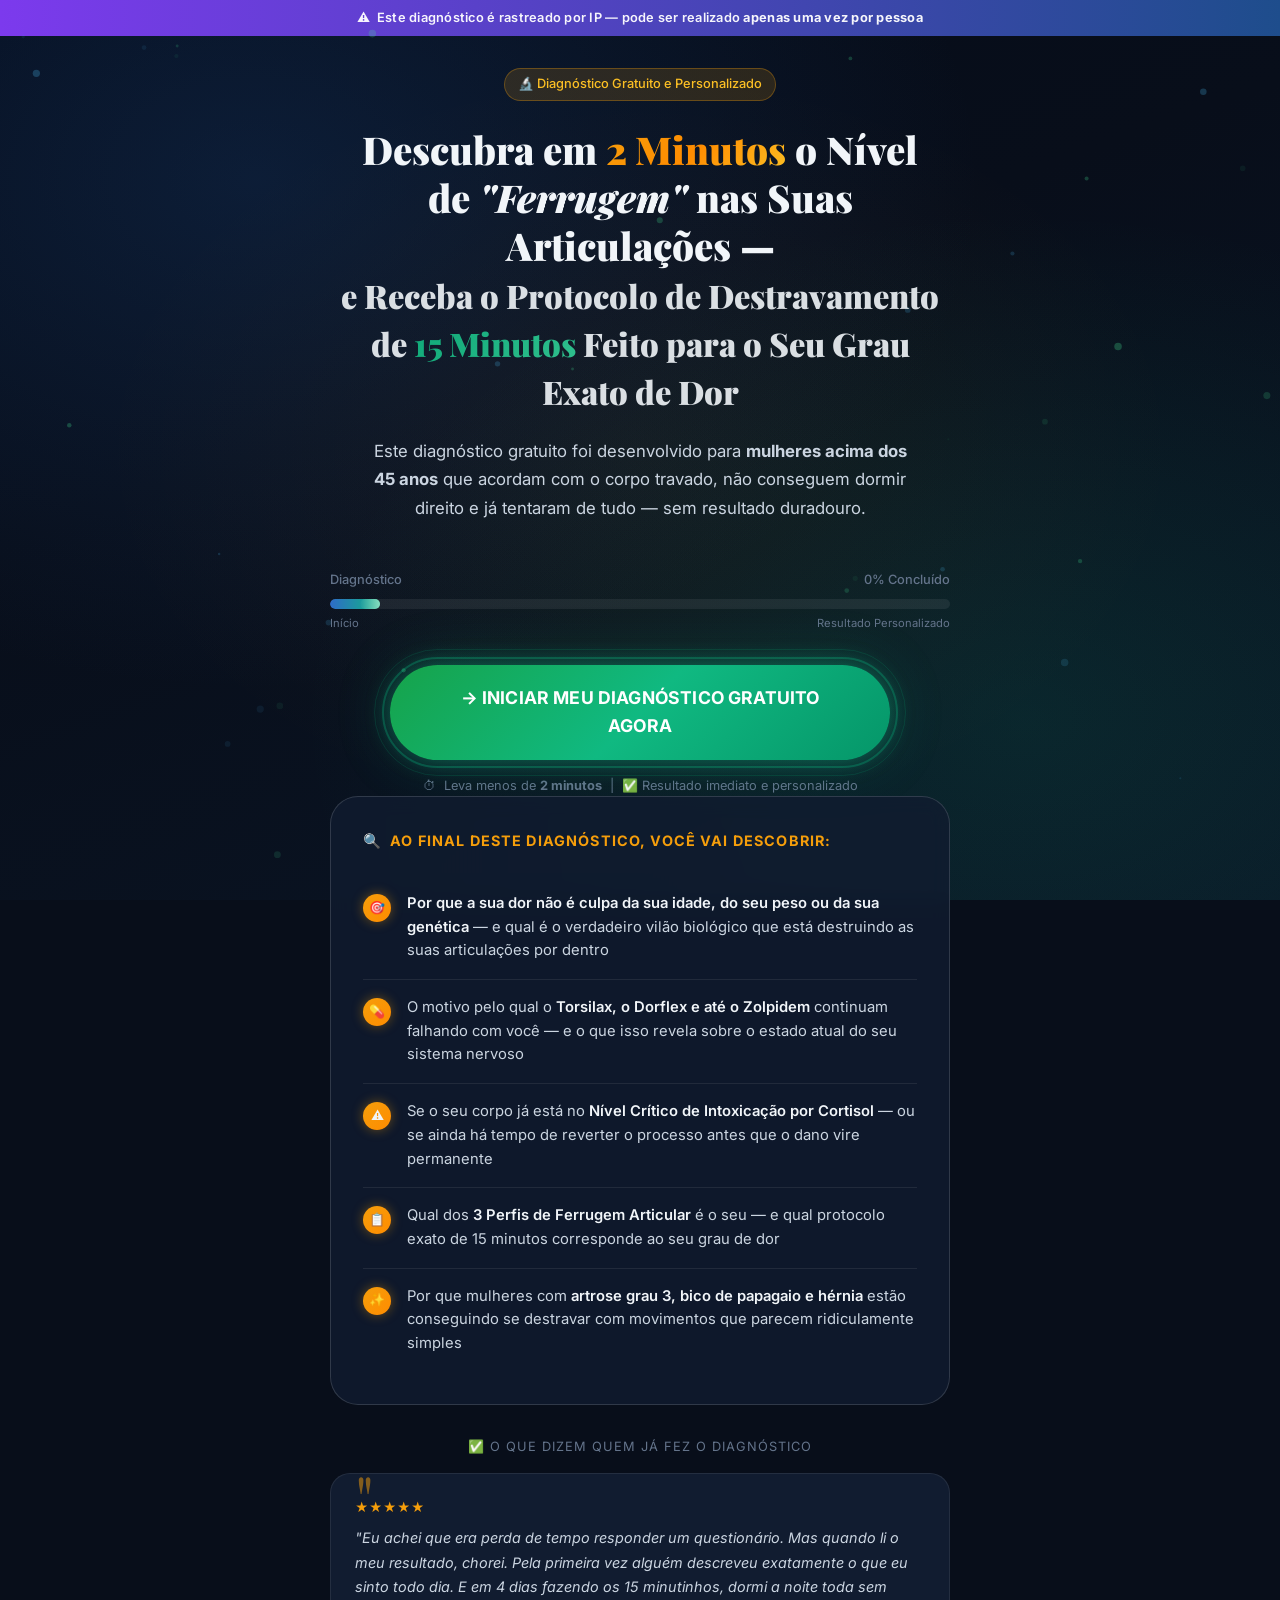
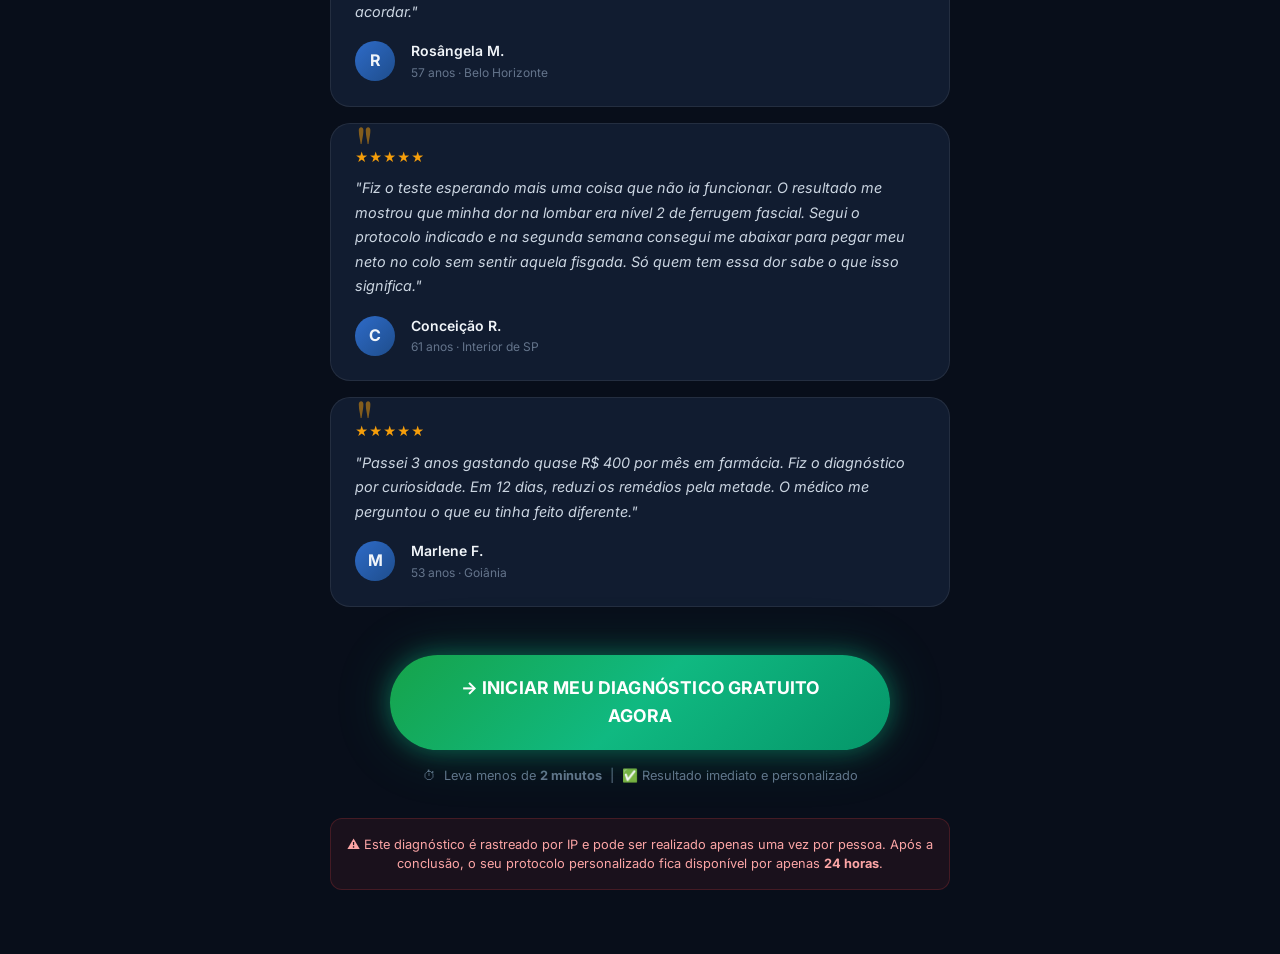
==== index.html @ 5f0b8bc0 "feat: implement landing page and quiz flow for joint health diagnostic tool" ====
<!DOCTYPE html>
<html lang="pt-BR">
<head>
  <meta charset="UTF-8">
  <meta name="viewport" content="width=device-width, initial-scale=1.0, viewport-fit=cover">
  <title>Diagnóstico Gratuito de Ferrugem Articular — Protocolo Movimento da Esponja</title>
  <meta name="description" content="Descubra em 2 minutos o nível de ferrugem nas suas articulações e receba o protocolo de destravamento personalizado para o seu grau exato de dor.">
  <link rel="stylesheet" href="css/base.css">
  <link rel="stylesheet" href="css/animations.css">
  <link rel="stylesheet" href="css/landing.css">
</head>
<body>
<!-- Particles Canvas -->
<canvas id="particles-canvas"></canvas>

<!-- Hero Background -->
<div class="hero-bg"></div>

<!-- URGENCY BAR -->
<div class="urgency-bar">
  ⚠️ &nbsp;Este diagnóstico é rastreado por IP — pode ser realizado <strong>apenas uma vez por pessoa</strong>
</div>

<!-- HERO SECTION -->
<section class="hero-section">
  <div class="hook-content">
    <div class="container" style="display:flex;flex-direction:column;align-items:center;gap:0;">

      <!-- Badge -->
      <div class="badge badge-amber animate-fade-in-down" style="margin-bottom:1.5rem;">
        🔬 Diagnóstico Gratuito e Personalizado
      </div>

      <!-- Main Headline -->
      <h1 class="hook-headline animate-fade-in-up delay-100">
        Descubra em <span class="gradient-text">2 Minutos</span> o Nível de <em>"Ferrugem"</em> nas Suas Articulações —<br>
        <span style="font-size:0.85em;opacity:0.9;">e Receba o Protocolo de Destravamento de <span class="gradient-text-green">15 Minutos</span> Feito para o Seu Grau Exato de Dor</span>
      </h1>

      <!-- Sub headline -->
      <p class="hook-subheadline animate-fade-in-up delay-200">
        Este diagnóstico gratuito foi desenvolvido para <strong>mulheres acima dos 45 anos</strong> que acordam com o corpo travado, não conseguem dormir direito e já tentaram de tudo — sem resultado duradouro.
      </p>

      <!-- Progress Bar -->
      <div class="progress-section animate-fade-in-up delay-300">
        <div class="progress-label">
          <span>Diagnóstico</span>
          <span>0% Concluído</span>
        </div>
        <div class="progress-bar-wrap">
          <div class="progress-bar-fill" style="width:0%" id="entry-progress"></div>
        </div>
        <div style="display:flex;justify-content:space-between;margin-top:0.4rem;font-size:0.7rem;color:var(--text-muted);">
          <span>Início</span>
          <span>Resultado Personalizado</span>
        </div>
      </div>

      <!-- CTA Button -->
      <div class="cta-section animate-fade-in-up delay-400">
        <div style="position:relative;width:100%;max-width:500px;">
          <!-- Rings -->
          <div style="position:absolute;inset:-8px;border-radius:9999px;border:2px solid rgba(16,185,129,0.3);animation:pulse-ring 2s ease-out infinite;pointer-events:none;"></div>
          <div style="position:absolute;inset:-16px;border-radius:9999px;border:1px solid rgba(16,185,129,0.15);animation:pulse-ring 2s ease-out infinite 0.5s;pointer-events:none;"></div>
          <a href="quiz.html" class="btn btn-cta" id="start-btn">
            → INICIAR MEU DIAGNÓSTICO GRATUITO AGORA
          </a>
        </div>
        <div class="cta-meta">
          <span>⏱</span>
          <span>Leva menos de <strong>2 minutos</strong></span>
          <span>|</span>
          <span>✅ Resultado imediato e personalizado</span>
        </div>
      </div>

      <!-- Fascinations -->
      <div class="fascinations-card animate-fade-in-up delay-500">
        <div class="fascinations-title">
          <span>🔍</span>
          Ao final deste diagnóstico, você vai descobrir:
        </div>
        <div class="fascination-item">
          <div class="fascination-bullet">🎯</div>
          <div class="fascination-text">
            <strong>Por que a sua dor não é culpa da sua idade, do seu peso ou da sua genética</strong> — e qual é o verdadeiro vilão biológico que está destruindo as suas articulações por dentro
          </div>
        </div>
        <div class="fascination-item">
          <div class="fascination-bullet">💊</div>
          <div class="fascination-text">
            O motivo pelo qual o <strong>Torsilax, o Dorflex e até o Zolpidem</strong> continuam falhando com você — e o que isso revela sobre o estado atual do seu sistema nervoso
          </div>
        </div>
        <div class="fascination-item">
          <div class="fascination-bullet">⚠️</div>
          <div class="fascination-text">
            Se o seu corpo já está no <strong>Nível Crítico de Intoxicação por Cortisol</strong> — ou se ainda há tempo de reverter o processo antes que o dano vire permanente
          </div>
        </div>
        <div class="fascination-item">
          <div class="fascination-bullet">📋</div>
          <div class="fascination-text">
            Qual dos <strong>3 Perfis de Ferrugem Articular</strong> é o seu — e qual protocolo exato de 15 minutos corresponde ao seu grau de dor
          </div>
        </div>
        <div class="fascination-item">
          <div class="fascination-bullet">✨</div>
          <div class="fascination-text">
            Por que mulheres com <strong>artrose grau 3, bico de papagaio e hérnia</strong> estão conseguindo se destravar com movimentos que parecem ridiculamente simples
          </div>
        </div>
      </div>

      <!-- Testimonials -->
      <div class="testimonials-section animate-fade-in-up delay-600">
        <div class="testimonials-title">✅ O que dizem quem já fez o diagnóstico</div>

        <div class="testimonial-card">
          <div class="stars">★★★★★</div>
          <p class="testimonial-text">
            "Eu achei que era perda de tempo responder um questionário. Mas quando li o meu resultado, chorei. Pela primeira vez alguém descreveu exatamente o que eu sinto todo dia. E em 4 dias fazendo os 15 minutinhos, dormi a noite toda sem acordar."
          </p>
          <div class="testimonial-author">
            <div class="testimonial-avatar">R</div>
            <div>
              <div class="testimonial-name">Rosângela M.</div>
              <div class="testimonial-location">57 anos · Belo Horizonte</div>
            </div>
          </div>
        </div>

        <div class="testimonial-card">
          <div class="stars">★★★★★</div>
          <p class="testimonial-text">
            "Fiz o teste esperando mais uma coisa que não ia funcionar. O resultado me mostrou que minha dor na lombar era nível 2 de ferrugem fascial. Segui o protocolo indicado e na segunda semana consegui me abaixar para pegar meu neto no colo sem sentir aquela fisgada. Só quem tem essa dor sabe o que isso significa."
          </p>
          <div class="testimonial-author">
            <div class="testimonial-avatar">C</div>
            <div>
              <div class="testimonial-name">Conceição R.</div>
              <div class="testimonial-location">61 anos · Interior de SP</div>
            </div>
          </div>
        </div>

        <div class="testimonial-card">
          <div class="stars">★★★★★</div>
          <p class="testimonial-text">
            "Passei 3 anos gastando quase R$ 400 por mês em farmácia. Fiz o diagnóstico por curiosidade. Em 12 dias, reduzi os remédios pela metade. O médico me perguntou o que eu tinha feito diferente."
          </p>
          <div class="testimonial-author">
            <div class="testimonial-avatar">M</div>
            <div>
              <div class="testimonial-name">Marlene F.</div>
              <div class="testimonial-location">53 anos · Goiânia</div>
            </div>
          </div>
        </div>
      </div>

      <!-- Second CTA -->
      <div class="cta-section animate-fade-in-up delay-700">
        <a href="quiz.html" class="btn btn-cta">
          → INICIAR MEU DIAGNÓSTICO GRATUITO AGORA
        </a>
        <div class="cta-meta">
          <span>⏱</span>
          <span>Leva menos de <strong>2 minutos</strong></span>
          <span>|</span>
          <span>✅ Resultado imediato e personalizado</span>
        </div>
      </div>

      <!-- Disclaimer -->
      <div class="hook-disclaimer animate-fade-in-up delay-800" style="margin-top:2rem;">
        ⚠️ Este diagnóstico é rastreado por IP e pode ser realizado apenas uma vez por pessoa.
        Após a conclusão, o seu protocolo personalizado fica disponível por apenas <strong>24 horas</strong>.
      </div>

    </div>
  </div>
</section>

<script>
// Particles
const canvas = document.getElementById('particles-canvas');
const ctx = canvas.getContext('2d');
let particles = [];

function resize() {
  canvas.width = window.innerWidth;
  canvas.height = window.innerHeight;
}
resize();
window.addEventListener('resize', resize);

function createParticle() {
  return {
    x: Math.random() * canvas.width,
    y: canvas.height + 10,
    size: Math.random() * 3 + 1,
    speed: Math.random() * 0.6 + 0.2,
    opacity: Math.random() * 0.5 + 0.1,
    hue: Math.random() > 0.5 ? 200 : 150
  };
}

for(let i = 0; i < 40; i++) {
  const p = createParticle();
  p.y = Math.random() * canvas.height;
  particles.push(p);
}

function animateParticles() {
  ctx.clearRect(0, 0, canvas.width, canvas.height);
  particles.forEach((p, i) => {
    p.y -= p.speed;
    p.x += Math.sin(Date.now() * 0.001 + i) * 0.3;
    if(p.y < -10) { particles[i] = createParticle(); }
    ctx.beginPath();
    ctx.arc(p.x, p.y, p.size, 0, Math.PI * 2);
    ctx.fillStyle = `hsla(${p.hue}, 80%, 60%, ${p.opacity})`;
    ctx.fill();
  });
  requestAnimationFrame(animateParticles);
}
animateParticles();

// Animate progress bar on load
setTimeout(() => {
  document.getElementById('entry-progress').style.width = '8%';
}, 800);

// Ripple effect on buttons
document.querySelectorAll('.btn').forEach(btn => {
  btn.addEventListener('click', function(e) {
    const rect = this.getBoundingClientRect();
    const circle = document.createElement('span');
    circle.className = 'ripple-circle';
    const size = Math.max(rect.width, rect.height);
    circle.style.cssText = `width:${size}px;height:${size}px;left:${e.clientX - rect.left - size/2}px;top:${e.clientY - rect.top - size/2}px;`;
    this.appendChild(circle);
    setTimeout(() => circle.remove(), 600);
  });
});

// Scroll reveal
const revealObserver = new IntersectionObserver((entries) => {
  entries.forEach(e => { if(e.isIntersecting) e.target.classList.add('revealed'); });
}, { threshold: 0.1 });
document.querySelectorAll('.js-reveal').forEach(el => revealObserver.observe(el));
</script>
</body>
</html>
---- css/base.css ----
/* ============================================================
   BASE.CSS — Design Tokens, Reset, Typography
   Quiz Taichi — Protocolo Movimento da Esponja
   ============================================================ */

@import url('https://fonts.googleapis.com/css2?family=Inter:wght@300;400;500;600;700;800;900&family=Playfair+Display:ital,wght@0,700;0,800;0,900;1,700;1,800&display=swap');

/* ─── DESIGN TOKENS ─────────────────────────────────────────── */
:root {
  /* Colors */
  --color-bg:         #080e1a;
  --color-bg-2:       #0d1526;
  --color-card:       #111c30;
  --color-card-hover: #162340;
  --color-border:     rgba(255,255,255,0.08);
  --color-border-2:   rgba(255,255,255,0.14);

  --color-primary:    #1e4d8c;
  --color-primary-light: #2e6bc8;
  --color-amber:      #f59e0b;
  --color-amber-light:#fbbf24;
  --color-green:      #10b981;
  --color-green-light:#34d399;
  --color-red:        #ef4444;
  --color-purple:     #7c3aed;
  --color-rose:       #f43f5e;

  /* Text */
  --text-primary:     #f1f5f9;
  --text-secondary:   #cbd5e1;
  --text-muted:       #64748b;
  --text-accent:      #f59e0b;

  /* Typography */
  --font-body:        'Inter', system-ui, sans-serif;
  --font-display:     'Playfair Display', Georgia, serif;

  /* Spacing */
  --space-xs:  0.25rem;
  --space-sm:  0.5rem;
  --space-md:  1rem;
  --space-lg:  1.5rem;
  --space-xl:  2rem;
  --space-2xl: 3rem;
  --space-3xl: 4rem;

  /* Radius */
  --radius-sm:  6px;
  --radius-md:  12px;
  --radius-lg:  20px;
  --radius-xl:  28px;
  --radius-full: 9999px;

  /* Shadows & Glows */
  --shadow-card:  0 4px 24px rgba(0,0,0,0.4);
  --shadow-lift:  0 12px 40px rgba(0,0,0,0.5);
  --glow-green:   0 0 24px rgba(16,185,129,0.45), 0 0 60px rgba(16,185,129,0.2);
  --glow-amber:   0 0 24px rgba(245,158,11,0.45), 0 0 60px rgba(245,158,11,0.2);
  --glow-blue:    0 0 24px rgba(46,107,200,0.45), 0 0 60px rgba(46,107,200,0.2);

  /* Transitions */
  --ease-smooth:  cubic-bezier(0.4, 0, 0.2, 1);
  --ease-bounce:  cubic-bezier(0.34, 1.56, 0.64, 1);
  --ease-spring:  cubic-bezier(0.175, 0.885, 0.32, 1.275);
  --dur-fast:     150ms;
  --dur-normal:   300ms;
  --dur-slow:     500ms;
}

/* ─── RESET ─────────────────────────────────────────────────── */
*, *::before, *::after {
  box-sizing: border-box;
  margin: 0;
  padding: 0;
}

html {
  font-size: 16px;
  scroll-behavior: smooth;
  -webkit-text-size-adjust: 100%;
}

body {
  font-family: var(--font-body);
  background-color: var(--color-bg);
  color: var(--text-primary);
  line-height: 1.6;
  min-height: 100dvh;
  overflow-x: hidden;
  -webkit-font-smoothing: antialiased;
  -moz-osx-font-smoothing: grayscale;
}

img { max-width: 100%; height: auto; display: block; }
a   { color: inherit; text-decoration: none; }
ul, ol { list-style: none; }
button { cursor: pointer; border: none; background: none; font: inherit; }
input, textarea, select { font: inherit; }

/* ─── TYPOGRAPHY ─────────────────────────────────────────────── */
.font-display { font-family: var(--font-display); }

.text-xs   { font-size: 0.75rem; }
.text-sm   { font-size: 0.875rem; }
.text-base { font-size: 1rem; }
.text-lg   { font-size: 1.125rem; }
.text-xl   { font-size: 1.25rem; }
.text-2xl  { font-size: 1.5rem; }
.text-3xl  { font-size: 1.875rem; }
.text-4xl  { font-size: 2.25rem; }

.font-light    { font-weight: 300; }
.font-normal   { font-weight: 400; }
.font-medium   { font-weight: 500; }
.font-semibold { font-weight: 600; }
.font-bold     { font-weight: 700; }
.font-extrabold{ font-weight: 800; }
.font-black    { font-weight: 900; }

/* Gradient text utility */
.gradient-text {
  background: linear-gradient(135deg, var(--color-amber) 0%, #ff8c00 50%, var(--color-amber-light) 100%);
  -webkit-background-clip: text;
  -webkit-text-fill-color: transparent;
  background-clip: text;
}
.gradient-text-green {
  background: linear-gradient(135deg, var(--color-green) 0%, var(--color-green-light) 100%);
  -webkit-background-clip: text;
  -webkit-text-fill-color: transparent;
  background-clip: text;
}
.gradient-text-blue {
  background: linear-gradient(135deg, var(--color-primary-light) 0%, #60a5fa 100%);
  -webkit-background-clip: text;
  -webkit-text-fill-color: transparent;
  background-clip: text;
}

/* ─── LAYOUT ─────────────────────────────────────────────────── */
.container {
  width: 100%;
  max-width: 680px;
  margin-inline: auto;
  padding-inline: 1.25rem;
}
.container-wide {
  width: 100%;
  max-width: 900px;
  margin-inline: auto;
  padding-inline: 1.25rem;
}

/* ─── CARD ───────────────────────────────────────────────────── */
.card {
  background: var(--color-card);
  border: 1px solid var(--color-border);
  border-radius: var(--radius-lg);
  padding: var(--space-xl);
}

/* ─── PROGRESS BAR ───────────────────────────────────────────── */
.progress-bar-wrap {
  width: 100%;
  background: rgba(255,255,255,0.07);
  border-radius: var(--radius-full);
  height: 10px;
  overflow: hidden;
}
.progress-bar-fill {
  height: 100%;
  border-radius: var(--radius-full);
  background: linear-gradient(90deg, var(--color-primary-light), var(--color-green));
  transition: width 0.6s var(--ease-smooth);
  position: relative;
}
.progress-bar-fill::after {
  content: '';
  position: absolute;
  top: 0; right: 0;
  width: 20px; height: 100%;
  background: linear-gradient(90deg, transparent, rgba(255,255,255,0.5));
  border-radius: var(--radius-full);
  animation: shimmer-slide 1.5s infinite;
}

/* ─── BUTTONS ────────────────────────────────────────────────── */
.btn {
  display: inline-flex;
  align-items: center;
  justify-content: center;
  gap: 0.5rem;
  font-weight: 700;
  font-size: 1rem;
  padding: 1rem 2rem;
  border-radius: var(--radius-full);
  transition: all var(--dur-normal) var(--ease-smooth);
  position: relative;
  overflow: hidden;
  letter-spacing: 0.01em;
  text-transform: uppercase;
}
.btn::before {
  content: '';
  position: absolute;
  inset: 0;
  background: rgba(255,255,255,0);
  transition: background var(--dur-fast);
}
.btn:hover::before {
  background: rgba(255,255,255,0.08);
}
.btn:active { transform: scale(0.97); }

.btn-primary {
  background: linear-gradient(135deg, var(--color-green) 0%, #059669 100%);
  color: white;
  box-shadow: var(--glow-green);
}
.btn-primary:hover {
  transform: translateY(-2px);
  box-shadow: 0 0 40px rgba(16,185,129,0.6), 0 8px 24px rgba(0,0,0,0.3);
}

.btn-cta {
  background: linear-gradient(135deg, #16a34a 0%, var(--color-green) 50%, #059669 100%);
  color: white;
  font-size: 1.1rem;
  padding: 1.2rem 2.5rem;
  box-shadow: var(--glow-green);
  animation: pulse-cta 2.5s infinite;
  width: 100%;
  max-width: 500px;
  text-align: center;
}

.btn-amber {
  background: linear-gradient(135deg, #d97706 0%, var(--color-amber) 50%, #fbbf24 100%);
  color: #1a1a1a;
  box-shadow: var(--glow-amber);
}
.btn-amber:hover {
  transform: translateY(-2px);
  box-shadow: 0 0 40px rgba(245,158,11,0.6), 0 8px 24px rgba(0,0,0,0.3);
}

/* ─── BADGE ──────────────────────────────────────────────────── */
.badge {
  display: inline-flex;
  align-items: center;
  gap: 0.3rem;
  background: rgba(255,255,255,0.07);
  border: 1px solid var(--color-border-2);
  border-radius: var(--radius-full);
  padding: 0.3rem 0.8rem;
  font-size: 0.8rem;
  font-weight: 500;
}
.badge-green {
  background: rgba(16,185,129,0.15);
  border-color: rgba(16,185,129,0.3);
  color: var(--color-green-light);
}
.badge-amber {
  background: rgba(245,158,11,0.15);
  border-color: rgba(245,158,11,0.3);
  color: var(--color-amber-light);
}
.badge-red {
  background: rgba(239,68,68,0.15);
  border-color: rgba(239,68,68,0.3);
  color: #fca5a5;
}

/* ─── DIVIDER ────────────────────────────────────────────────── */
.divider {
  height: 1px;
  background: linear-gradient(90deg, transparent, var(--color-border-2), transparent);
  margin: var(--space-xl) 0;
}

/* ─── SCROLLBAR ──────────────────────────────────────────────── */
::-webkit-scrollbar { width: 6px; }
::-webkit-scrollbar-track { background: var(--color-bg); }
::-webkit-scrollbar-thumb {
  background: rgba(255,255,255,0.15);
  border-radius: var(--radius-full);
}
::-webkit-scrollbar-thumb:hover { background: rgba(255,255,255,0.25); }

/* ─── SELECTION ──────────────────────────────────────────────── */
::selection {
  background: rgba(245,158,11,0.3);
  color: white;
}

/* ─── RESPONSIVE TYPOGRAPHY ──────────────────────────────────── */
@media (max-width: 480px) {
  :root { font-size: 15px; }
  .card { padding: var(--space-lg); }
}
---- css/animations.css ----
/* ============================================================
   ANIMATIONS.CSS — Keyframes & Micro-Interactions
   Quiz Taichi — Protocolo Movimento da Esponja
   ============================================================ */

/* ─── KEYFRAMES ─────────────────────────────────────────────── */

@keyframes fadeIn {
  from { opacity: 0; }
  to   { opacity: 1; }
}

@keyframes fadeInUp {
  from { opacity: 0; transform: translateY(30px); }
  to   { opacity: 1; transform: translateY(0); }
}

@keyframes fadeInDown {
  from { opacity: 0; transform: translateY(-20px); }
  to   { opacity: 1; transform: translateY(0); }
}

@keyframes slideInRight {
  from { opacity: 0; transform: translateX(60px); }
  to   { opacity: 1; transform: translateX(0); }
}

@keyframes slideInLeft {
  from { opacity: 0; transform: translateX(-60px); }
  to   { opacity: 1; transform: translateX(0); }
}

@keyframes slideOutLeft {
  from { opacity: 1; transform: translateX(0); }
  to   { opacity: 0; transform: translateX(-60px); }
}

@keyframes slideOutRight {
  from { opacity: 1; transform: translateX(0); }
  to   { opacity: 0; transform: translateX(60px); }
}

@keyframes scaleIn {
  from { opacity: 0; transform: scale(0.85); }
  to   { opacity: 1; transform: scale(1); }
}

@keyframes scaleInBounce {
  from { opacity: 0; transform: scale(0.6); }
  60%  { transform: scale(1.08); }
  to   { opacity: 1; transform: scale(1); }
}

@keyframes pulse-cta {
  0%, 100% {
    box-shadow: 0 0 24px rgba(16,185,129,0.45), 0 0 60px rgba(16,185,129,0.2);
    transform: scale(1);
  }
  50% {
    box-shadow: 0 0 40px rgba(16,185,129,0.7), 0 0 80px rgba(16,185,129,0.35);
    transform: scale(1.015);
  }
}

@keyframes pulse-amber {
  0%, 100% { box-shadow: 0 0 20px rgba(245,158,11,0.4); }
  50%       { box-shadow: 0 0 40px rgba(245,158,11,0.7); }
}

@keyframes pulse-ring {
  0%   { transform: scale(1); opacity: 1; }
  100% { transform: scale(2.2); opacity: 0; }
}

@keyframes float {
  0%, 100% { transform: translateY(0); }
  50%       { transform: translateY(-12px); }
}

@keyframes float-slow {
  0%, 100% { transform: translateY(0) rotate(0deg); }
  33%       { transform: translateY(-8px) rotate(1deg); }
  66%       { transform: translateY(4px) rotate(-1deg); }
}

@keyframes spin {
  from { transform: rotate(0deg); }
  to   { transform: rotate(360deg); }
}

@keyframes spin-slow {
  from { transform: rotate(0deg); }
  to   { transform: rotate(360deg); }
}

@keyframes shimmer {
  from { background-position: -300px 0; }
  to   { background-position: 300px 0; }
}

@keyframes shimmer-slide {
  0%   { opacity: 0; transform: translateX(-100%); }
  50%  { opacity: 1; }
  100% { opacity: 0; transform: translateX(100%); }
}

@keyframes blink {
  0%, 100% { opacity: 1; }
  50%       { opacity: 0.3; }
}

@keyframes ripple {
  0%   { transform: scale(0); opacity: 0.6; }
  100% { transform: scale(4); opacity: 0; }
}

@keyframes scan-line {
  0%   { top: 0%; }
  100% { top: 100%; }
}

@keyframes particle-float {
  0%   { transform: translateY(0) translateX(0) scale(1); opacity: 0.6; }
  50%  { opacity: 0.3; }
  100% { transform: translateY(-120px) translateX(40px) scale(0); opacity: 0; }
}

@keyframes progress-fill {
  from { width: 0%; }
}

@keyframes check-draw {
  from { stroke-dashoffset: 100; }
  to   { stroke-dashoffset: 0; }
}

@keyframes count-up {
  from { transform: translateY(100%); opacity: 0; }
  to   { transform: translateY(0); opacity: 1; }
}

@keyframes glow-pulse {
  0%, 100% { filter: brightness(1) drop-shadow(0 0 8px rgba(16,185,129,0.5)); }
  50%       { filter: brightness(1.15) drop-shadow(0 0 20px rgba(16,185,129,0.9)); }
}

@keyframes typewriter {
  from { width: 0; }
  to   { width: 100%; }
}

@keyframes heartbeat {
  0%, 100% { transform: scale(1); }
  14%       { transform: scale(1.1); }
  28%       { transform: scale(1); }
  42%       { transform: scale(1.08); }
  56%       { transform: scale(1); }
}

@keyframes orbit {
  from { transform: rotate(0deg) translateX(50px) rotate(0deg); }
  to   { transform: rotate(360deg) translateX(50px) rotate(-360deg); }
}

@keyframes wave {
  0%, 100% { transform: scaleY(0.5); }
  50%       { transform: scaleY(1.5); }
}

@keyframes reveal-up {
  from {
    clip-path: inset(100% 0 0 0);
    transform: translateY(20px);
  }
  to {
    clip-path: inset(0% 0 0 0);
    transform: translateY(0);
  }
}

/* ─── UTILITY CLASSES ────────────────────────────────────────── */
.animate-fade-in      { animation: fadeIn var(--dur-slow) var(--ease-smooth) forwards; }
.animate-fade-in-up   { animation: fadeInUp 0.6s var(--ease-smooth) forwards; }
.animate-fade-in-down { animation: fadeInDown 0.5s var(--ease-smooth) forwards; }
.animate-slide-right  { animation: slideInRight 0.5s var(--ease-bounce) forwards; }
.animate-scale-in     { animation: scaleIn 0.4s var(--ease-bounce) forwards; }
.animate-float        { animation: float 4s ease-in-out infinite; }
.animate-float-slow   { animation: float-slow 6s ease-in-out infinite; }
.animate-spin-slow    { animation: spin-slow 8s linear infinite; }
.animate-pulse-cta    { animation: pulse-cta 2.5s ease-in-out infinite; }
.animate-blink        { animation: blink 1.5s ease-in-out infinite; }
.animate-heartbeat    { animation: heartbeat 2s ease-in-out infinite; }

/* Stagger delays */
.delay-100 { animation-delay: 100ms; }
.delay-200 { animation-delay: 200ms; }
.delay-300 { animation-delay: 300ms; }
.delay-400 { animation-delay: 400ms; }
.delay-500 { animation-delay: 500ms; }
.delay-600 { animation-delay: 600ms; }
.delay-700 { animation-delay: 700ms; }
.delay-800 { animation-delay: 800ms; }

/* Initial hidden state for JS-triggered animations */
.js-reveal {
  opacity: 0;
  transform: translateY(30px);
  transition: opacity 0.6s var(--ease-smooth), transform 0.6s var(--ease-smooth);
}
.js-reveal.revealed {
  opacity: 1;
  transform: translateY(0);
}

/* ─── RIPPLE EFFECT ──────────────────────────────────────────── */
.ripple-container { position: relative; overflow: hidden; }
.ripple-circle {
  position: absolute;
  border-radius: 50%;
  background: rgba(255,255,255,0.3);
  pointer-events: none;
  animation: ripple 0.6s linear;
  transform-origin: center;
}

/* ─── SHIMMER LOADING ────────────────────────────────────────── */
.shimmer-bg {
  background: linear-gradient(
    90deg,
    rgba(255,255,255,0.03) 25%,
    rgba(255,255,255,0.08) 50%,
    rgba(255,255,255,0.03) 75%
  );
  background-size: 300px 100%;
  animation: shimmer 1.5s infinite;
}

/* ─── HOVER LIFT ─────────────────────────────────────────────── */
.hover-lift {
  transition: transform var(--dur-normal) var(--ease-smooth),
              box-shadow var(--dur-normal) var(--ease-smooth);
}
.hover-lift:hover {
  transform: translateY(-4px);
  box-shadow: var(--shadow-lift);
}

/* ─── GLOW ON HOVER ──────────────────────────────────────────── */
.hover-glow-green:hover { box-shadow: var(--glow-green); }
.hover-glow-amber:hover { box-shadow: var(--glow-amber); }
.hover-glow-blue:hover  { box-shadow: var(--glow-blue); }

/* ─── PARTICLES CANVAS ───────────────────────────────────────── */
#particles-canvas {
  position: fixed;
  inset: 0;
  pointer-events: none;
  z-index: 0;
  opacity: 0.5;
}

/* ─── TRANSITION PAGE SCANNER ────────────────────────────────── */
.scanner-line {
  position: absolute;
  left: 0; right: 0;
  height: 2px;
  background: linear-gradient(90deg, transparent, var(--color-green), transparent);
  animation: scan-line 2s ease-in-out infinite;
  box-shadow: 0 0 12px var(--color-green);
}

/* ─── WAVE BARS (audio-style) ─────────────────────────────────── */
.wave-bars {
  display: flex;
  align-items: flex-end;
  gap: 3px;
  height: 24px;
}
.wave-bar {
  width: 4px;
  border-radius: 2px;
  background: var(--color-green);
  animation: wave 1.2s ease-in-out infinite;
}
.wave-bar:nth-child(1) { animation-delay: 0s; }
.wave-bar:nth-child(2) { animation-delay: 0.1s; }
.wave-bar:nth-child(3) { animation-delay: 0.2s; }
.wave-bar:nth-child(4) { animation-delay: 0.3s; }
.wave-bar:nth-child(5) { animation-delay: 0.1s; }

/* ─── NUMBER COUNTER ANIMATION ───────────────────────────────── */
.counter-wrap { overflow: hidden; display: inline-block; }
.counter-number { display: block; animation: count-up 0.5s var(--ease-bounce) forwards; }

/* ─── PAGE TRANSITION ────────────────────────────────────────── */
.page-transition-out {
  animation: fadeIn 0.3s var(--ease-smooth) reverse forwards;
}
---- css/landing.css ----
/* ============================================================
   LANDING.CSS — Hook Page, Result Page & Sales Page Styles
   Quiz Taichi — Protocolo Movimento da Esponja
   ============================================================ */

/* ─── HERO / HOOK PAGE ───────────────────────────────────────── */
.hero-section {
  position: relative;
  min-height: 100dvh;
  display: flex;
  flex-direction: column;
  overflow: hidden;
}

.hero-bg {
  position: fixed;
  inset: 0;
  background:
    radial-gradient(ellipse at 20% 20%, rgba(30,77,140,0.25) 0%, transparent 50%),
    radial-gradient(ellipse at 80% 80%, rgba(16,185,129,0.12) 0%, transparent 50%),
    radial-gradient(ellipse at 50% 50%, rgba(245,158,11,0.05) 0%, transparent 60%),
    linear-gradient(160deg, #050c1a 0%, #080e1a 40%, #0a1525 100%);
  z-index: -1;
}

/* Top urgency bar */
.urgency-bar {
  background: linear-gradient(90deg, #7c3aed, #1e4d8c, #7c3aed);
  background-size: 200% 100%;
  animation: shimmer 3s linear infinite;
  padding: 0.5rem var(--space-md);
  text-align: center;
  font-size: 0.8rem;
  font-weight: 600;
  letter-spacing: 0.02em;
  color: rgba(255,255,255,0.95);
}

/* Hook content */
.hook-content {
  flex: 1;
  display: flex;
  flex-direction: column;
  align-items: center;
  padding: var(--space-xl) var(--space-md) var(--space-3xl);
  position: relative;
  z-index: 1;
}

/* Main headline */
.hook-headline {
  font-family: var(--font-display);
  font-size: clamp(1.6rem, 5vw, 2.4rem);
  font-weight: 900;
  line-height: 1.25;
  text-align: center;
  margin-bottom: var(--space-lg);
  max-width: 600px;
}

.hook-subheadline {
  font-size: clamp(0.9rem, 2.5vw, 1.05rem);
  color: var(--text-secondary);
  text-align: center;
  max-width: 540px;
  line-height: 1.7;
  margin-bottom: var(--space-2xl);
}

/* Fascination bullets */
.fascinations-card {
  width: 100%;
  max-width: 620px;
  background: rgba(17,28,48,0.8);
  border: 1px solid var(--color-border-2);
  border-radius: var(--radius-xl);
  padding: var(--space-xl);
  margin-bottom: var(--space-xl);
  backdrop-filter: blur(10px);
}

.fascinations-title {
  font-weight: 700;
  font-size: 0.9rem;
  color: var(--color-amber);
  text-transform: uppercase;
  letter-spacing: 0.08em;
  margin-bottom: var(--space-lg);
  display: flex;
  align-items: center;
  gap: 0.5rem;
}

.fascination-item {
  display: flex;
  gap: var(--space-md);
  padding: var(--space-md) 0;
  border-bottom: 1px solid var(--color-border);
  transition: all var(--dur-normal) var(--ease-smooth);
  cursor: default;
}
.fascination-item:last-child { border-bottom: none; }
.fascination-item:hover {
  padding-left: 4px;
}

.fascination-bullet {
  width: 28px;
  height: 28px;
  border-radius: 50%;
  background: linear-gradient(135deg, var(--color-amber), #ff8c00);
  display: flex;
  align-items: center;
  justify-content: center;
  font-size: 0.8rem;
  flex-shrink: 0;
  margin-top: 2px;
  box-shadow: 0 0 12px rgba(245,158,11,0.4);
}

.fascination-text {
  font-size: 0.925rem;
  line-height: 1.6;
  color: var(--text-secondary);
}
.fascination-text strong {
  color: var(--text-primary);
  font-weight: 600;
}

/* Progress bar section */
.progress-section {
  width: 100%;
  max-width: 620px;
  margin-bottom: var(--space-xl);
}
.progress-label {
  display: flex;
  justify-content: space-between;
  align-items: center;
  margin-bottom: 0.5rem;
  font-size: 0.8rem;
  color: var(--text-muted);
  font-weight: 500;
}

/* CTA Section */
.cta-section {
  width: 100%;
  max-width: 500px;
  display: flex;
  flex-direction: column;
  align-items: center;
  gap: var(--space-md);
}

.cta-meta {
  font-size: 0.8rem;
  color: var(--text-muted);
  text-align: center;
  display: flex;
  align-items: center;
  gap: 0.5rem;
}

/* Testimonials carousel */
.testimonials-section {
  width: 100%;
  max-width: 620px;
  margin-bottom: var(--space-xl);
}

.testimonials-title {
  font-size: 0.8rem;
  color: var(--text-muted);
  text-align: center;
  text-transform: uppercase;
  letter-spacing: 0.08em;
  margin-bottom: var(--space-md);
}

.testimonial-card {
  background: var(--color-card);
  border: 1px solid var(--color-border);
  border-radius: var(--radius-lg);
  padding: var(--space-lg);
  margin-bottom: var(--space-md);
  position: relative;
  transition: all var(--dur-normal) var(--ease-smooth);
}
.testimonial-card:hover {
  border-color: var(--color-border-2);
  box-shadow: var(--shadow-card);
}
.testimonial-card::before {
  content: '"';
  position: absolute;
  top: -8px;
  left: var(--space-lg);
  font-family: var(--font-display);
  font-size: 4rem;
  color: var(--color-amber);
  line-height: 1;
  opacity: 0.5;
}

.testimonial-text {
  font-size: 0.9rem;
  line-height: 1.7;
  color: var(--text-secondary);
  font-style: italic;
  margin-bottom: var(--space-md);
  padding-top: var(--space-sm);
}

.testimonial-author {
  display: flex;
  align-items: center;
  gap: var(--space-md);
}

.testimonial-avatar {
  width: 40px;
  height: 40px;
  border-radius: 50%;
  background: linear-gradient(135deg, var(--color-primary-light), var(--color-primary));
  display: flex;
  align-items: center;
  justify-content: center;
  font-weight: 700;
  font-size: 1rem;
  flex-shrink: 0;
}

.testimonial-name {
  font-weight: 600;
  font-size: 0.875rem;
}
.testimonial-location {
  font-size: 0.75rem;
  color: var(--text-muted);
}

.stars {
  color: var(--color-amber);
  font-size: 0.8rem;
  letter-spacing: 1px;
}

/* Footer disclaimer */
.hook-disclaimer {
  width: 100%;
  max-width: 620px;
  padding: var(--space-md);
  background: rgba(239,68,68,0.08);
  border: 1px solid rgba(239,68,68,0.2);
  border-radius: var(--radius-md);
  font-size: 0.8rem;
  color: #fca5a5;
  text-align: center;
  line-height: 1.5;
}

/* ─── RESULTADO PAGE ─────────────────────────────────────────── */
.result-header {
  padding: var(--space-lg) var(--space-md);
  text-align: center;
  border-bottom: 1px solid var(--color-border);
}
.result-headline {
  font-family: var(--font-display);
  font-size: clamp(1.4rem, 4vw, 2rem);
  margin-top: var(--space-md);
  line-height: 1.3;
}

/* Video player */
.video-wrapper {
  width: 100%;
  max-width: 720px;
  margin: var(--space-xl) auto;
  position: relative;
  border-radius: var(--radius-lg);
  overflow: hidden;
  box-shadow: 0 20px 60px rgba(0,0,0,0.6);
  border: 2px solid var(--color-border-2);
}
.video-wrapper iframe,
.video-wrapper video {
  width: 100%;
  aspect-ratio: 16/9;
  display: block;
}

.sound-btn {
  position: absolute;
  top: var(--space-md);
  right: var(--space-md);
  background: rgba(0,0,0,0.7);
  border: 2px solid var(--color-amber);
  border-radius: var(--radius-full);
  color: var(--color-amber);
  padding: 0.5rem 1rem;
  font-size: 0.8rem;
  font-weight: 700;
  cursor: pointer;
  display: flex;
  align-items: center;
  gap: 0.4rem;
  animation: pulse-amber 1.5s infinite;
  z-index: 10;
  transition: all var(--dur-normal);
}
.sound-btn:hover {
  background: var(--color-amber);
  color: #1a1a1a;
}

/* Analysis block */
.analysis-block {
  width: 100%;
  max-width: 600px;
  margin: var(--space-xl) auto;
  padding: var(--space-xl);
  background: var(--color-card);
  border: 1px solid var(--color-border);
  border-radius: var(--radius-xl);
  position: relative;
  overflow: hidden;
}
.analysis-block .scanner-line {
  z-index: 5;
}
.analysis-steps {
  display: flex;
  flex-direction: column;
  gap: var(--space-md);
}
.analysis-step {
  display: flex;
  align-items: center;
  gap: var(--space-md);
  padding: 0.75rem;
  border-radius: var(--radius-md);
  background: rgba(255,255,255,0.03);
  opacity: 0;
  transform: translateX(-20px);
  transition: all 0.6s var(--ease-smooth);
}
.analysis-step.active {
  opacity: 1;
  transform: translateX(0);
  background: rgba(16,185,129,0.07);
}
.analysis-step.complete {
  opacity: 1;
  transform: translateX(0);
}
.analysis-step-icon {
  font-size: 1.4rem;
  width: 40px;
  text-align: center;
}
.analysis-step-text {
  flex: 1;
  font-size: 0.875rem;
  color: var(--text-secondary);
}
.analysis-step-check {
  color: var(--color-green);
  font-size: 1.1rem;
  opacity: 0;
  transition: opacity 0.3s;
}
.analysis-step.complete .analysis-step-check { opacity: 1; }

/* Result button (injected by JS) */
.result-cta-wrap {
  width: 100%;
  max-width: 560px;
  margin: var(--space-2xl) auto;
  text-align: center;
}
.result-cta-label {
  font-size: 0.9rem;
  color: var(--color-green-light);
  margin-bottom: var(--space-md);
  font-weight: 600;
  display: flex;
  align-items: center;
  justify-content: center;
  gap: 0.4rem;
}
.countdown-wrap {
  margin-top: var(--space-md);
  font-size: 0.8rem;
  color: var(--text-muted);
  display: flex;
  align-items: center;
  justify-content: center;
  gap: 0.5rem;
}
.countdown-timer {
  font-weight: 800;
  color: var(--color-red);
  font-size: 0.9rem;
  font-variant-numeric: tabular-nums;
}

/* ─── SALES LANDING PAGE ─────────────────────────────────────── */
.landing-body {
  background: #ffffff;
  color: #1a1a2e;
}

.landing-body .hero-bg { display: none; }

/* Sales header */
.sales-header {
  background: linear-gradient(135deg, #1a3a5c, #0d1f3c);
  padding: var(--space-md);
  text-align: center;
  border-bottom: 4px solid #f59e0b;
}
.sales-header-badge {
  display: inline-flex;
  align-items: center;
  gap: 0.4rem;
  background: rgba(245,158,11,0.15);
  border: 1px solid rgba(245,158,11,0.4);
  border-radius: var(--radius-full);
  padding: 0.3rem 0.8rem;
  font-size: 0.75rem;
  font-weight: 700;
  color: #f59e0b;
  text-transform: uppercase;
  letter-spacing: 0.05em;
  margin-bottom: 0.5rem;
}

/* Sections general */
.sales-section {
  padding: var(--space-3xl) var(--space-md);
}
.sales-section-dark {
  background: linear-gradient(160deg, #0d1526, #111c30);
  color: var(--text-primary);
}
.sales-section-light {
  background: #f8fafc;
  color: #1a1a2e;
}
.sales-section-white {
  background: #ffffff;
  color: #1a1a2e;
}

.section-title {
  font-family: var(--font-display);
  font-size: clamp(1.5rem, 4vw, 2.2rem);
  font-weight: 800;
  line-height: 1.25;
  text-align: center;
  margin-bottom: var(--space-xl);
}

/* Open letter */
.open-letter {
  max-width: 680px;
  margin: 0 auto;
  font-size: 1rem;
  line-height: 1.85;
  color: #334155;
}
.open-letter p { margin-bottom: var(--space-lg); }
.open-letter strong { color: #1a1a2e; font-weight: 700; }
.open-letter .proof-text {
  font-size: 1.1rem;
  font-weight: 700;
  color: #1e4d8c;
  text-align: center;
  padding: var(--space-md);
  border-left: 4px solid #f59e0b;
  background: #fef9ee;
  border-radius: 0 var(--radius-md) var(--radius-md) 0;
}

/* Benefits grid */
.benefits-grid {
  display: grid;
  gap: var(--space-md);
  max-width: 680px;
  margin: 0 auto;
}
.benefit-item {
  display: flex;
  gap: var(--space-md);
  align-items: flex-start;
  padding: var(--space-lg);
  background: rgba(16,185,129,0.06);
  border: 1px solid rgba(16,185,129,0.2);
  border-radius: var(--radius-md);
  transition: all var(--dur-normal) var(--ease-smooth);
}
.benefit-item:hover {
  transform: translateX(4px);
  border-color: rgba(16,185,129,0.4);
  background: rgba(16,185,129,0.1);
}
.benefit-icon-wrap {
  width: 44px;
  height: 44px;
  border-radius: 50%;
  background: linear-gradient(135deg, var(--color-green), #059669);
  display: flex;
  align-items: center;
  justify-content: center;
  font-size: 1.25rem;
  flex-shrink: 0;
  box-shadow: 0 4px 12px rgba(16,185,129,0.3);
}
.benefit-text { flex: 1; }
.benefit-title {
  font-weight: 700;
  margin-bottom: 0.25rem;
  color: var(--text-primary);
}
.benefit-desc { font-size: 0.875rem; color: var(--text-muted); }

/* Testimonials WhatsApp style */
.whatsapp-testimonials {
  display: flex;
  flex-direction: column;
  gap: var(--space-md);
  max-width: 580px;
  margin: 0 auto;
}
.whatsapp-msg {
  background: #dcf8c6;
  color: #1a1a1a;
  border-radius: 18px 18px 4px 18px;
  padding: var(--space-md) var(--space-lg);
  position: relative;
  font-size: 0.925rem;
  line-height: 1.6;
  box-shadow: 0 2px 8px rgba(0,0,0,0.1);
  max-width: 85%;
  align-self: flex-end;
}
.whatsapp-msg::after {
  content: '';
  position: absolute;
  bottom: 0;
  right: -8px;
  width: 0; height: 0;
  border-left: 8px solid #dcf8c6;
  border-bottom: 8px solid transparent;
}
.whatsapp-meta {
  font-size: 0.7rem;
  color: #666;
  text-align: right;
  margin-top: 0.25rem;
}

/* Pricing */
.pricing-card {
  max-width: 480px;
  margin: 0 auto;
  background: linear-gradient(160deg, #0d1526, #111c30);
  border: 2px solid rgba(16,185,129,0.4);
  border-radius: var(--radius-xl);
  padding: var(--space-2xl);
  text-align: center;
  box-shadow: 0 20px 60px rgba(0,0,0,0.5), var(--glow-green);
  color: var(--text-primary);
}
.price-old {
  font-size: 1.2rem;
  color: var(--text-muted);
  text-decoration: line-through;
  margin-bottom: 0.25rem;
}
.price-new {
  font-size: 3.5rem;
  font-weight: 900;
  color: var(--color-green-light);
  line-height: 1;
  margin-bottom: 0.5rem;
}
.price-desc {
  font-size: 0.85rem;
  color: var(--text-muted);
  margin-bottom: var(--space-xl);
}
.price-label {
  background: rgba(16,185,129,0.15);
  border: 1px solid rgba(16,185,129,0.3);
  border-radius: var(--radius-md);
  padding: 0.75rem var(--space-md);
  font-size: 0.85rem;
  color: var(--color-green-light);
  margin-bottom: var(--space-xl);
  font-weight: 600;
}

/* CTA buttons */
.buy-btn {
  display: block;
  width: 100%;
  max-width: 500px;
  margin: 0 auto;
  padding: 1.4rem var(--space-xl);
  background: linear-gradient(135deg, #16a34a, var(--color-green), #059669);
  color: white;
  font-weight: 900;
  font-size: 1.1rem;
  border-radius: var(--radius-full);
  text-align: center;
  box-shadow: var(--glow-green), 0 8px 32px rgba(0,0,0,0.3);
  animation: pulse-cta 2.5s infinite;
  transition: transform var(--dur-normal) var(--ease-smooth);
  letter-spacing: 0.02em;
  text-transform: uppercase;
}
.buy-btn:hover {
  transform: translateY(-3px) scale(1.01);
}
.buy-btn:active {
  transform: scale(0.98);
}
.buy-btn-sub {
  font-size: 0.8rem;
  color: var(--text-muted);
  text-align: center;
  margin-top: 0.75rem;
  display: flex;
  align-items: center;
  justify-content: center;
  gap: 0.5rem;
}

/* Guarantee */
.guarantee-card {
  max-width: 560px;
  margin: var(--space-xl) auto 0;
  padding: var(--space-xl);
  border: 2px dashed rgba(16,185,129,0.3);
  border-radius: var(--radius-xl);
  display: flex;
  gap: var(--space-lg);
  align-items: flex-start;
  background: rgba(16,185,129,0.04);
}
.guarantee-icon {
  font-size: 3rem;
  flex-shrink: 0;
  animation: float 4s ease-in-out infinite;
}
.guarantee-title {
  font-weight: 800;
  font-size: 1.1rem;
  color: var(--color-green-light);
  margin-bottom: 0.5rem;
}
.guarantee-text {
  font-size: 0.875rem;
  color: var(--text-secondary);
  line-height: 1.65;
}

/* FAQ */
.faq-list {
  max-width: 640px;
  margin: 0 auto;
  display: flex;
  flex-direction: column;
  gap: 0.75rem;
}
.faq-item {
  background: var(--color-card);
  border: 1px solid var(--color-border);
  border-radius: var(--radius-md);
  overflow: hidden;
  transition: border-color var(--dur-normal);
}
.faq-item.open {
  border-color: rgba(16,185,129,0.4);
}
.faq-question {
  display: flex;
  align-items: center;
  justify-content: space-between;
  width: 100%;
  padding: var(--space-lg);
  font-weight: 600;
  font-size: 0.95rem;
  color: var(--text-primary);
  text-align: left;
  gap: var(--space-md);
  background: none;
  border: none;
  cursor: pointer;
  transition: all var(--dur-fast);
}
.faq-question:hover { color: var(--color-green-light); }
.faq-chevron {
  flex-shrink: 0;
  color: var(--color-green);
  transition: transform var(--dur-normal) var(--ease-smooth);
  font-size: 1.1rem;
}
.faq-item.open .faq-chevron { transform: rotate(180deg); }
.faq-answer {
  padding: 0 var(--space-lg);
  max-height: 0;
  overflow: hidden;
  transition: max-height 0.4s var(--ease-smooth), padding 0.3s;
  font-size: 0.9rem;
  color: var(--text-muted);
  line-height: 1.7;
}
.faq-item.open .faq-answer {
  max-height: 300px;
  padding: 0 var(--space-lg) var(--space-lg);
}

/* Security badges */
.security-badges {
  display: flex;
  flex-wrap: wrap;
  justify-content: center;
  gap: var(--space-md);
  margin-top: var(--space-xl);
}
.security-badge {
  display: flex;
  align-items: center;
  gap: 0.4rem;
  font-size: 0.75rem;
  color: var(--text-muted);
  font-weight: 500;
}

/* Cortisol chart section */
.chart-wrapper {
  max-width: 560px;
  margin: var(--space-xl) auto 0;
  background: var(--color-card);
  border: 1px solid var(--color-border);
  border-radius: var(--radius-xl);
  padding: var(--space-xl);
}
.chart-title {
  font-size: 0.875rem;
  font-weight: 600;
  color: var(--text-muted);
  text-align: center;
  margin-bottom: var(--space-md);
  text-transform: uppercase;
  letter-spacing: 0.05em;
}

/* WhatsApp float button */
.whatsapp-float {
  position: fixed;
  bottom: 1.5rem;
  right: 1.5rem;
  width: 56px;
  height: 56px;
  border-radius: 50%;
  background: #25D366;
  display: flex;
  align-items: center;
  justify-content: center;
  font-size: 1.5rem;
  box-shadow: 0 4px 20px rgba(37,211,102,0.5);
  z-index: 999;
  cursor: pointer;
  animation: pulse-cta 2.5s infinite;
  text-decoration: none;
  color: white;
}

/* ─── RESPONSIVE ─────────────────────────────────────────────── */
@media (max-width: 480px) {
  .hook-content { padding-top: var(--space-lg); }
  .fascinations-card { padding: var(--space-lg); }
  .pricing-card { padding: var(--space-xl) var(--space-lg); }
  .price-new { font-size: 2.8rem; }
  .guarantee-card { flex-direction: column; }
  .whatsapp-msg { max-width: 95%; }
}
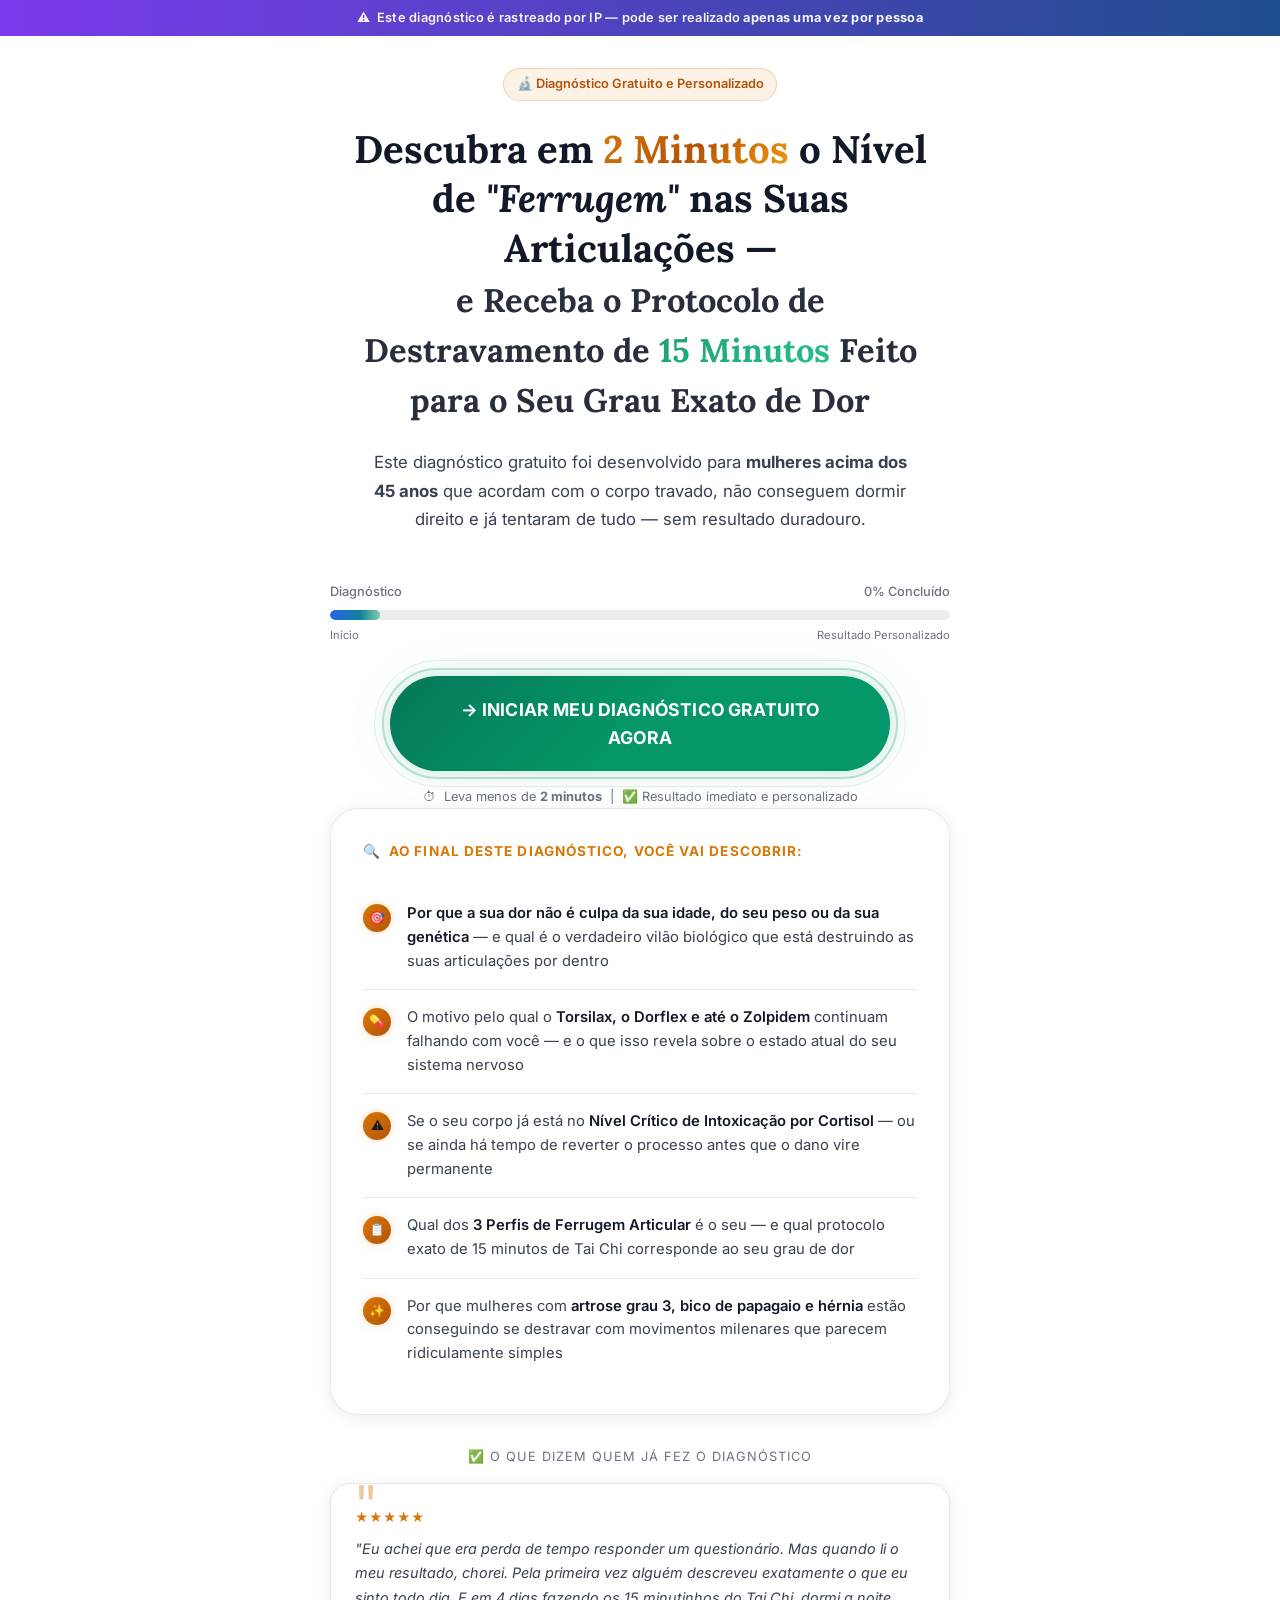
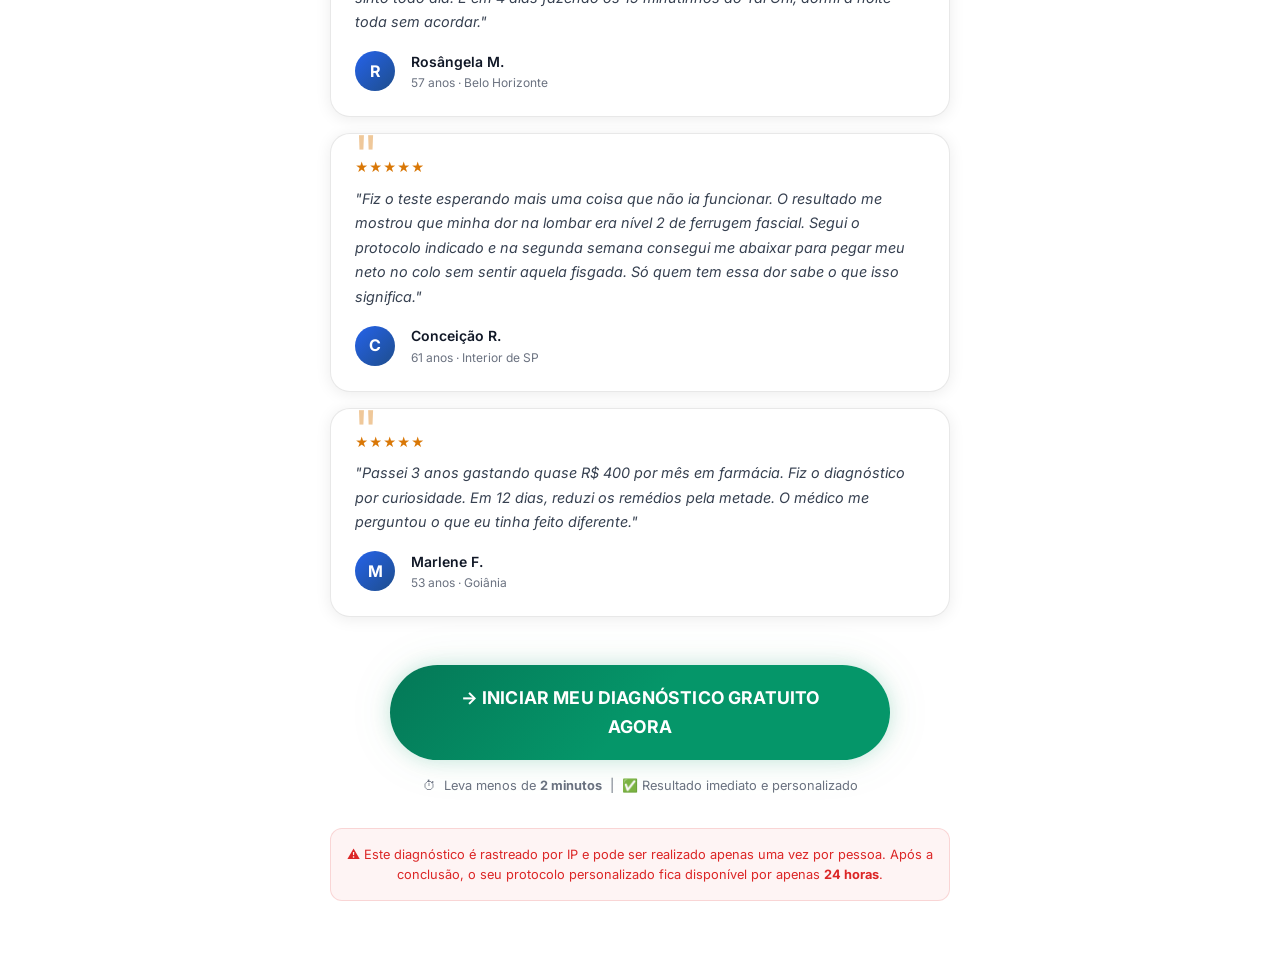
==== commit b301e41e: "refactor: update landing page design with new color scheme, internationalization support, and additi" ====
--- a/index.html
+++ b/index.html
@@ -8,16 +8,23 @@
   <link rel="stylesheet" href="css/base.css">
   <link rel="stylesheet" href="css/animations.css">
   <link rel="stylesheet" href="css/landing.css">
+  <script src="js/i18n.js" defer></script>
+  <style>
+    /* Partículas adaptadas para fundo claro */
+    #particles-canvas {
+      position: fixed;
+      inset: 0;
+      z-index: 0;
+      pointer-events: none;
+    }
+  </style>
 </head>
-<body>
+<body data-page="index">
 <!-- Particles Canvas -->
 <canvas id="particles-canvas"></canvas>
 
-<!-- Hero Background -->
-<div class="hero-bg"></div>
-
 <!-- URGENCY BAR -->
-<div class="urgency-bar">
+<div class="urgency-bar" data-i18n="urgency_bar">
   ⚠️ &nbsp;Este diagnóstico é rastreado por IP — pode ser realizado <strong>apenas uma vez por pessoa</strong>
 </div>
 
@@ -27,7 +34,7 @@
     <div class="container" style="display:flex;flex-direction:column;align-items:center;gap:0;">
 
       <!-- Badge -->
-      <div class="badge badge-amber animate-fade-in-down" style="margin-bottom:1.5rem;">
+      <div class="badge badge-amber animate-fade-in-down" style="margin-bottom:1.5rem;" data-i18n="badge_diagnostic">
         🔬 Diagnóstico Gratuito e Personalizado
       </div>
 
@@ -38,7 +45,7 @@
       </h1>
 
       <!-- Sub headline -->
-      <p class="hook-subheadline animate-fade-in-up delay-200">
+      <p class="hook-subheadline animate-fade-in-up delay-200" data-i18n="subheadline">
         Este diagnóstico gratuito foi desenvolvido para <strong>mulheres acima dos 45 anos</strong> que acordam com o corpo travado, não conseguem dormir direito e já tentaram de tudo — sem resultado duradouro.
       </p>
 
@@ -61,9 +68,9 @@
       <div class="cta-section animate-fade-in-up delay-400">
         <div style="position:relative;width:100%;max-width:500px;">
           <!-- Rings -->
-          <div style="position:absolute;inset:-8px;border-radius:9999px;border:2px solid rgba(16,185,129,0.3);animation:pulse-ring 2s ease-out infinite;pointer-events:none;"></div>
-          <div style="position:absolute;inset:-16px;border-radius:9999px;border:1px solid rgba(16,185,129,0.15);animation:pulse-ring 2s ease-out infinite 0.5s;pointer-events:none;"></div>
-          <a href="quiz.html" class="btn btn-cta" id="start-btn">
+          <div style="position:absolute;inset:-8px;border-radius:9999px;border:2px solid rgba(5,150,105,0.25);animation:pulse-ring 2s ease-out infinite;pointer-events:none;"></div>
+          <div style="position:absolute;inset:-16px;border-radius:9999px;border:1px solid rgba(5,150,105,0.12);animation:pulse-ring 2s ease-out infinite 0.5s;pointer-events:none;"></div>
+          <a href="quiz.html" class="btn btn-cta" id="start-btn" data-i18n="start_btn">
             → INICIAR MEU DIAGNÓSTICO GRATUITO AGORA
           </a>
         </div>
@@ -102,13 +109,13 @@
         <div class="fascination-item">
           <div class="fascination-bullet">📋</div>
           <div class="fascination-text">
-            Qual dos <strong>3 Perfis de Ferrugem Articular</strong> é o seu — e qual protocolo exato de 15 minutos corresponde ao seu grau de dor
+            Qual dos <strong>3 Perfis de Ferrugem Articular</strong> é o seu — e qual protocolo exato de 15 minutos de Tai Chi corresponde ao seu grau de dor
           </div>
         </div>
         <div class="fascination-item">
           <div class="fascination-bullet">✨</div>
           <div class="fascination-text">
-            Por que mulheres com <strong>artrose grau 3, bico de papagaio e hérnia</strong> estão conseguindo se destravar com movimentos que parecem ridiculamente simples
+            Por que mulheres com <strong>artrose grau 3, bico de papagaio e hérnia</strong> estão conseguindo se destravar com movimentos milenares que parecem ridiculamente simples
           </div>
         </div>
       </div>
@@ -120,7 +127,7 @@
         <div class="testimonial-card">
           <div class="stars">★★★★★</div>
           <p class="testimonial-text">
-            "Eu achei que era perda de tempo responder um questionário. Mas quando li o meu resultado, chorei. Pela primeira vez alguém descreveu exatamente o que eu sinto todo dia. E em 4 dias fazendo os 15 minutinhos, dormi a noite toda sem acordar."
+            "Eu achei que era perda de tempo responder um questionário. Mas quando li o meu resultado, chorei. Pela primeira vez alguém descreveu exatamente o que eu sinto todo dia. E em 4 dias fazendo os 15 minutinhos do Tai Chi, dormi a noite toda sem acordar."
           </p>
           <div class="testimonial-author">
             <div class="testimonial-avatar">R</div>
@@ -162,7 +169,7 @@
 
       <!-- Second CTA -->
       <div class="cta-section animate-fade-in-up delay-700">
-        <a href="quiz.html" class="btn btn-cta">
+        <a href="quiz.html" class="btn btn-cta" data-i18n="start_btn">
           → INICIAR MEU DIAGNÓSTICO GRATUITO AGORA
         </a>
         <div class="cta-meta">
@@ -184,7 +191,7 @@
 </section>
 
 <script>
-// Particles
+// Particles — adaptado para fundo claro (partículas escuras sutis)
 const canvas = document.getElementById('particles-canvas');
 const ctx = canvas.getContext('2d');
 let particles = [];
@@ -200,14 +207,14 @@
   return {
     x: Math.random() * canvas.width,
     y: canvas.height + 10,
-    size: Math.random() * 3 + 1,
-    speed: Math.random() * 0.6 + 0.2,
-    opacity: Math.random() * 0.5 + 0.1,
+    size: Math.random() * 2 + 0.5,
+    speed: Math.random() * 0.5 + 0.1,
+    opacity: Math.random() * 0.12 + 0.04,
     hue: Math.random() > 0.5 ? 200 : 150
   };
 }
 
-for(let i = 0; i < 40; i++) {
+for(let i = 0; i < 30; i++) {
   const p = createParticle();
   p.y = Math.random() * canvas.height;
   particles.push(p);
@@ -221,7 +228,7 @@
     if(p.y < -10) { particles[i] = createParticle(); }
     ctx.beginPath();
     ctx.arc(p.x, p.y, p.size, 0, Math.PI * 2);
-    ctx.fillStyle = `hsla(${p.hue}, 80%, 60%, ${p.opacity})`;
+    ctx.fillStyle = `hsla(${p.hue}, 60%, 40%, ${p.opacity})`;
     ctx.fill();
   });
   requestAnimationFrame(animateParticles);
@@ -245,12 +252,6 @@
     setTimeout(() => circle.remove(), 600);
   });
 });
-
-// Scroll reveal
-const revealObserver = new IntersectionObserver((entries) => {
-  entries.forEach(e => { if(e.isIntersecting) e.target.classList.add('revealed'); });
-}, { threshold: 0.1 });
-document.querySelectorAll('.js-reveal').forEach(el => revealObserver.observe(el));
 </script>
 </body>
 </html>
--- a/css/base.css
+++ b/css/base.css
@@ -1,39 +1,40 @@
 /* ============================================================
    BASE.CSS — Design Tokens, Reset, Typography
    Quiz Taichi — Protocolo Movimento da Esponja
+   LIGHT THEME · Fonte: Lora + Inter
    ============================================================ */
 
-@import url('https://fonts.googleapis.com/css2?family=Inter:wght@300;400;500;600;700;800;900&family=Playfair+Display:ital,wght@0,700;0,800;0,900;1,700;1,800&display=swap');
+@import url('https://fonts.googleapis.com/css2?family=Lora:ital,wght@0,400;0,500;0,600;0,700;1,400;1,600&family=Inter:wght@300;400;500;600;700;800;900&display=swap');
 
 /* ─── DESIGN TOKENS ─────────────────────────────────────────── */
 :root {
-  /* Colors */
-  --color-bg:         #080e1a;
-  --color-bg-2:       #0d1526;
-  --color-card:       #111c30;
-  --color-card-hover: #162340;
-  --color-border:     rgba(255,255,255,0.08);
-  --color-border-2:   rgba(255,255,255,0.14);
+  /* Colors — Light Theme */
+  --color-bg:         #ffffff;
+  --color-bg-2:       #f8fafc;
+  --color-card:       #ffffff;
+  --color-card-hover: #f1f5f9;
+  --color-border:     rgba(0,0,0,0.09);
+  --color-border-2:   rgba(0,0,0,0.14);
 
   --color-primary:    #1e4d8c;
-  --color-primary-light: #2e6bc8;
-  --color-amber:      #f59e0b;
-  --color-amber-light:#fbbf24;
-  --color-green:      #10b981;
-  --color-green-light:#34d399;
-  --color-red:        #ef4444;
+  --color-primary-light: #2563eb;
+  --color-amber:      #d97706;
+  --color-amber-light:#f59e0b;
+  --color-green:      #059669;
+  --color-green-light:#10b981;
+  --color-red:        #dc2626;
   --color-purple:     #7c3aed;
-  --color-rose:       #f43f5e;
-
-  /* Text */
-  --text-primary:     #f1f5f9;
-  --text-secondary:   #cbd5e1;
-  --text-muted:       #64748b;
-  --text-accent:      #f59e0b;
+  --color-rose:       #e11d48;
+
+  /* Text — Dark for white background */
+  --text-primary:     #111827;
+  --text-secondary:   #374151;
+  --text-muted:       #6b7280;
+  --text-accent:      #d97706;
 
   /* Typography */
   --font-body:        'Inter', system-ui, sans-serif;
-  --font-display:     'Playfair Display', Georgia, serif;
+  --font-display:     'Lora', Georgia, serif;
 
   /* Spacing */
   --space-xs:  0.25rem;
@@ -51,12 +52,12 @@
   --radius-xl:  28px;
   --radius-full: 9999px;
 
-  /* Shadows & Glows */
-  --shadow-card:  0 4px 24px rgba(0,0,0,0.4);
-  --shadow-lift:  0 12px 40px rgba(0,0,0,0.5);
-  --glow-green:   0 0 24px rgba(16,185,129,0.45), 0 0 60px rgba(16,185,129,0.2);
-  --glow-amber:   0 0 24px rgba(245,158,11,0.45), 0 0 60px rgba(245,158,11,0.2);
-  --glow-blue:    0 0 24px rgba(46,107,200,0.45), 0 0 60px rgba(46,107,200,0.2);
+  /* Shadows & Glows — lighter for white bg */
+  --shadow-card:  0 2px 16px rgba(0,0,0,0.08);
+  --shadow-lift:  0 8px 32px rgba(0,0,0,0.12);
+  --glow-green:   0 0 20px rgba(5,150,105,0.2), 0 0 50px rgba(5,150,105,0.08);
+  --glow-amber:   0 0 20px rgba(217,119,6,0.2), 0 0 50px rgba(217,119,6,0.08);
+  --glow-blue:    0 0 20px rgba(37,99,235,0.2), 0 0 50px rgba(37,99,235,0.08);
 
   /* Transitions */
   --ease-smooth:  cubic-bezier(0.4, 0, 0.2, 1);
@@ -119,7 +120,7 @@
 
 /* Gradient text utility */
 .gradient-text {
-  background: linear-gradient(135deg, var(--color-amber) 0%, #ff8c00 50%, var(--color-amber-light) 100%);
+  background: linear-gradient(135deg, var(--color-amber) 0%, #b45309 50%, var(--color-amber-light) 100%);
   -webkit-background-clip: text;
   -webkit-text-fill-color: transparent;
   background-clip: text;
@@ -131,7 +132,7 @@
   background-clip: text;
 }
 .gradient-text-blue {
-  background: linear-gradient(135deg, var(--color-primary-light) 0%, #60a5fa 100%);
+  background: linear-gradient(135deg, var(--color-primary) 0%, var(--color-primary-light) 100%);
   -webkit-background-clip: text;
   -webkit-text-fill-color: transparent;
   background-clip: text;
@@ -157,12 +158,13 @@
   border: 1px solid var(--color-border);
   border-radius: var(--radius-lg);
   padding: var(--space-xl);
+  box-shadow: var(--shadow-card);
 }
 
 /* ─── PROGRESS BAR ───────────────────────────────────────────── */
 .progress-bar-wrap {
   width: 100%;
-  background: rgba(255,255,255,0.07);
+  background: rgba(0,0,0,0.07);
   border-radius: var(--radius-full);
   height: 10px;
   overflow: hidden;
@@ -208,22 +210,22 @@
   transition: background var(--dur-fast);
 }
 .btn:hover::before {
-  background: rgba(255,255,255,0.08);
+  background: rgba(255,255,255,0.1);
 }
 .btn:active { transform: scale(0.97); }
 
 .btn-primary {
-  background: linear-gradient(135deg, var(--color-green) 0%, #059669 100%);
+  background: linear-gradient(135deg, var(--color-green) 0%, #047857 100%);
   color: white;
   box-shadow: var(--glow-green);
 }
 .btn-primary:hover {
   transform: translateY(-2px);
-  box-shadow: 0 0 40px rgba(16,185,129,0.6), 0 8px 24px rgba(0,0,0,0.3);
+  box-shadow: 0 0 30px rgba(5,150,105,0.4), 0 8px 24px rgba(0,0,0,0.15);
 }
 
 .btn-cta {
-  background: linear-gradient(135deg, #16a34a 0%, var(--color-green) 50%, #059669 100%);
+  background: linear-gradient(135deg, #047857 0%, var(--color-green) 50%, #059669 100%);
   color: white;
   font-size: 1.1rem;
   padding: 1.2rem 2.5rem;
@@ -235,13 +237,13 @@
 }
 
 .btn-amber {
-  background: linear-gradient(135deg, #d97706 0%, var(--color-amber) 50%, #fbbf24 100%);
-  color: #1a1a1a;
+  background: linear-gradient(135deg, #b45309 0%, var(--color-amber) 50%, #f59e0b 100%);
+  color: #fff;
   box-shadow: var(--glow-amber);
 }
 .btn-amber:hover {
   transform: translateY(-2px);
-  box-shadow: 0 0 40px rgba(245,158,11,0.6), 0 8px 24px rgba(0,0,0,0.3);
+  box-shadow: 0 0 30px rgba(217,119,6,0.4), 0 8px 24px rgba(0,0,0,0.15);
 }
 
 /* ─── BADGE ──────────────────────────────────────────────────── */
@@ -249,27 +251,27 @@
   display: inline-flex;
   align-items: center;
   gap: 0.3rem;
-  background: rgba(255,255,255,0.07);
+  background: rgba(0,0,0,0.04);
   border: 1px solid var(--color-border-2);
   border-radius: var(--radius-full);
   padding: 0.3rem 0.8rem;
   font-size: 0.8rem;
-  font-weight: 500;
+  font-weight: 600;
 }
 .badge-green {
-  background: rgba(16,185,129,0.15);
-  border-color: rgba(16,185,129,0.3);
-  color: var(--color-green-light);
+  background: rgba(5,150,105,0.1);
+  border-color: rgba(5,150,105,0.25);
+  color: #047857;
 }
 .badge-amber {
-  background: rgba(245,158,11,0.15);
-  border-color: rgba(245,158,11,0.3);
-  color: var(--color-amber-light);
+  background: rgba(217,119,6,0.1);
+  border-color: rgba(217,119,6,0.25);
+  color: #b45309;
 }
 .badge-red {
-  background: rgba(239,68,68,0.15);
-  border-color: rgba(239,68,68,0.3);
-  color: #fca5a5;
+  background: rgba(220,38,38,0.08);
+  border-color: rgba(220,38,38,0.2);
+  color: #dc2626;
 }
 
 /* ─── DIVIDER ────────────────────────────────────────────────── */
@@ -281,17 +283,17 @@
 
 /* ─── SCROLLBAR ──────────────────────────────────────────────── */
 ::-webkit-scrollbar { width: 6px; }
-::-webkit-scrollbar-track { background: var(--color-bg); }
+::-webkit-scrollbar-track { background: #f1f5f9; }
 ::-webkit-scrollbar-thumb {
-  background: rgba(255,255,255,0.15);
-  border-radius: var(--radius-full);
-}
-::-webkit-scrollbar-thumb:hover { background: rgba(255,255,255,0.25); }
+  background: rgba(0,0,0,0.15);
+  border-radius: var(--radius-full);
+}
+::-webkit-scrollbar-thumb:hover { background: rgba(0,0,0,0.25); }
 
 /* ─── SELECTION ──────────────────────────────────────────────── */
 ::selection {
-  background: rgba(245,158,11,0.3);
-  color: white;
+  background: rgba(217,119,6,0.2);
+  color: #111827;
 }
 
 /* ─── RESPONSIVE TYPOGRAPHY ──────────────────────────────────── */
--- a/css/landing.css
+++ b/css/landing.css
@@ -1,6 +1,6 @@
 /* ============================================================
    LANDING.CSS — Hook Page, Result Page & Sales Page Styles
-   Quiz Taichi — Protocolo Movimento da Esponja
+   Quiz Taichi — Tema Claro
    ============================================================ */
 
 /* ─── HERO / HOOK PAGE ───────────────────────────────────────── */
@@ -10,16 +10,16 @@
   display: flex;
   flex-direction: column;
   overflow: hidden;
+  background: #ffffff;
 }
 
 .hero-bg {
   position: fixed;
   inset: 0;
   background:
-    radial-gradient(ellipse at 20% 20%, rgba(30,77,140,0.25) 0%, transparent 50%),
-    radial-gradient(ellipse at 80% 80%, rgba(16,185,129,0.12) 0%, transparent 50%),
-    radial-gradient(ellipse at 50% 50%, rgba(245,158,11,0.05) 0%, transparent 60%),
-    linear-gradient(160deg, #050c1a 0%, #080e1a 40%, #0a1525 100%);
+    radial-gradient(ellipse at 10% 0%, rgba(37,99,235,0.06) 0%, transparent 50%),
+    radial-gradient(ellipse at 90% 90%, rgba(5,150,105,0.05) 0%, transparent 50%),
+    #ffffff;
   z-index: -1;
 }
 
@@ -51,11 +51,12 @@
 .hook-headline {
   font-family: var(--font-display);
   font-size: clamp(1.6rem, 5vw, 2.4rem);
-  font-weight: 900;
-  line-height: 1.25;
+  font-weight: 700;
+  line-height: 1.3;
   text-align: center;
   margin-bottom: var(--space-lg);
   max-width: 600px;
+  color: var(--text-primary);
 }
 
 .hook-subheadline {
@@ -71,17 +72,17 @@
 .fascinations-card {
   width: 100%;
   max-width: 620px;
-  background: rgba(17,28,48,0.8);
-  border: 1px solid var(--color-border-2);
+  background: #ffffff;
+  border: 1px solid var(--color-border);
   border-radius: var(--radius-xl);
   padding: var(--space-xl);
   margin-bottom: var(--space-xl);
-  backdrop-filter: blur(10px);
+  box-shadow: var(--shadow-card);
 }
 
 .fascinations-title {
   font-weight: 700;
-  font-size: 0.9rem;
+  font-size: 0.85rem;
   color: var(--color-amber);
   text-transform: uppercase;
   letter-spacing: 0.08em;
@@ -108,14 +109,14 @@
   width: 28px;
   height: 28px;
   border-radius: 50%;
-  background: linear-gradient(135deg, var(--color-amber), #ff8c00);
+  background: linear-gradient(135deg, var(--color-amber), #b45309);
   display: flex;
   align-items: center;
   justify-content: center;
   font-size: 0.8rem;
   flex-shrink: 0;
   margin-top: 2px;
-  box-shadow: 0 0 12px rgba(245,158,11,0.4);
+  box-shadow: 0 0 10px rgba(217,119,6,0.25);
 }
 
 .fascination-text {
@@ -163,7 +164,7 @@
   gap: 0.5rem;
 }
 
-/* Testimonials carousel */
+/* Testimonials */
 .testimonials-section {
   width: 100%;
   max-width: 620px;
@@ -180,17 +181,18 @@
 }
 
 .testimonial-card {
-  background: var(--color-card);
+  background: #ffffff;
   border: 1px solid var(--color-border);
   border-radius: var(--radius-lg);
   padding: var(--space-lg);
   margin-bottom: var(--space-md);
   position: relative;
   transition: all var(--dur-normal) var(--ease-smooth);
+  box-shadow: var(--shadow-card);
 }
 .testimonial-card:hover {
-  border-color: var(--color-border-2);
-  box-shadow: var(--shadow-card);
+  border-color: rgba(217,119,6,0.3);
+  box-shadow: var(--shadow-lift);
 }
 .testimonial-card::before {
   content: '"';
@@ -201,7 +203,7 @@
   font-size: 4rem;
   color: var(--color-amber);
   line-height: 1;
-  opacity: 0.5;
+  opacity: 0.4;
 }
 
 .testimonial-text {
@@ -229,12 +231,14 @@
   justify-content: center;
   font-weight: 700;
   font-size: 1rem;
+  color: white;
   flex-shrink: 0;
 }
 
 .testimonial-name {
   font-weight: 600;
   font-size: 0.875rem;
+  color: var(--text-primary);
 }
 .testimonial-location {
   font-size: 0.75rem;
@@ -252,11 +256,11 @@
   width: 100%;
   max-width: 620px;
   padding: var(--space-md);
-  background: rgba(239,68,68,0.08);
-  border: 1px solid rgba(239,68,68,0.2);
+  background: rgba(220,38,38,0.05);
+  border: 1px solid rgba(220,38,38,0.15);
   border-radius: var(--radius-md);
   font-size: 0.8rem;
-  color: #fca5a5;
+  color: #dc2626;
   text-align: center;
   line-height: 1.5;
 }
@@ -272,6 +276,7 @@
   font-size: clamp(1.4rem, 4vw, 2rem);
   margin-top: var(--space-md);
   line-height: 1.3;
+  color: var(--text-primary);
 }
 
 /* Video player */
@@ -282,8 +287,8 @@
   position: relative;
   border-radius: var(--radius-lg);
   overflow: hidden;
-  box-shadow: 0 20px 60px rgba(0,0,0,0.6);
-  border: 2px solid var(--color-border-2);
+  box-shadow: 0 12px 40px rgba(0,0,0,0.15);
+  border: 2px solid var(--color-border);
 }
 .video-wrapper iframe,
 .video-wrapper video {
@@ -296,10 +301,10 @@
   position: absolute;
   top: var(--space-md);
   right: var(--space-md);
-  background: rgba(0,0,0,0.7);
+  background: rgba(0,0,0,0.75);
   border: 2px solid var(--color-amber);
   border-radius: var(--radius-full);
-  color: var(--color-amber);
+  color: var(--color-amber-light);
   padding: 0.5rem 1rem;
   font-size: 0.8rem;
   font-weight: 700;
@@ -313,7 +318,7 @@
 }
 .sound-btn:hover {
   background: var(--color-amber);
-  color: #1a1a1a;
+  color: #fff;
 }
 
 /* Analysis block */
@@ -322,11 +327,12 @@
   max-width: 600px;
   margin: var(--space-xl) auto;
   padding: var(--space-xl);
-  background: var(--color-card);
+  background: #ffffff;
   border: 1px solid var(--color-border);
   border-radius: var(--radius-xl);
   position: relative;
   overflow: hidden;
+  box-shadow: var(--shadow-card);
 }
 .analysis-block .scanner-line {
   z-index: 5;
@@ -342,7 +348,7 @@
   gap: var(--space-md);
   padding: 0.75rem;
   border-radius: var(--radius-md);
-  background: rgba(255,255,255,0.03);
+  background: rgba(0,0,0,0.02);
   opacity: 0;
   transform: translateX(-20px);
   transition: all 0.6s var(--ease-smooth);
@@ -350,7 +356,7 @@
 .analysis-step.active {
   opacity: 1;
   transform: translateX(0);
-  background: rgba(16,185,129,0.07);
+  background: rgba(5,150,105,0.06);
 }
 .analysis-step.complete {
   opacity: 1;
@@ -374,7 +380,7 @@
 }
 .analysis-step.complete .analysis-step-check { opacity: 1; }
 
-/* Result button (injected by JS) */
+/* Result button */
 .result-cta-wrap {
   width: 100%;
   max-width: 560px;
@@ -383,7 +389,7 @@
 }
 .result-cta-label {
   font-size: 0.9rem;
-  color: var(--color-green-light);
+  color: var(--color-green);
   margin-bottom: var(--space-md);
   font-weight: 600;
   display: flex;
@@ -444,7 +450,7 @@
 }
 .sales-section-dark {
   background: linear-gradient(160deg, #0d1526, #111c30);
-  color: var(--text-primary);
+  color: #f1f5f9;
 }
 .sales-section-light {
   background: #f8fafc;
@@ -458,10 +464,11 @@
 .section-title {
   font-family: var(--font-display);
   font-size: clamp(1.5rem, 4vw, 2.2rem);
-  font-weight: 800;
-  line-height: 1.25;
+  font-weight: 700;
+  line-height: 1.3;
   text-align: center;
   margin-bottom: var(--space-xl);
+  color: var(--text-primary);
 }
 
 /* Open letter */
@@ -470,7 +477,7 @@
   margin: 0 auto;
   font-size: 1rem;
   line-height: 1.85;
-  color: #334155;
+  color: #374151;
 }
 .open-letter p { margin-bottom: var(--space-lg); }
 .open-letter strong { color: #1a1a2e; font-weight: 700; }
@@ -481,7 +488,7 @@
   text-align: center;
   padding: var(--space-md);
   border-left: 4px solid #f59e0b;
-  background: #fef9ee;
+  background: #fffbeb;
   border-radius: 0 var(--radius-md) var(--radius-md) 0;
 }
 
@@ -497,27 +504,27 @@
   gap: var(--space-md);
   align-items: flex-start;
   padding: var(--space-lg);
-  background: rgba(16,185,129,0.06);
-  border: 1px solid rgba(16,185,129,0.2);
+  background: rgba(5,150,105,0.05);
+  border: 1px solid rgba(5,150,105,0.15);
   border-radius: var(--radius-md);
   transition: all var(--dur-normal) var(--ease-smooth);
 }
 .benefit-item:hover {
   transform: translateX(4px);
-  border-color: rgba(16,185,129,0.4);
-  background: rgba(16,185,129,0.1);
+  border-color: rgba(5,150,105,0.3);
+  background: rgba(5,150,105,0.08);
 }
 .benefit-icon-wrap {
   width: 44px;
   height: 44px;
   border-radius: 50%;
-  background: linear-gradient(135deg, var(--color-green), #059669);
+  background: linear-gradient(135deg, var(--color-green), #047857);
   display: flex;
   align-items: center;
   justify-content: center;
   font-size: 1.25rem;
   flex-shrink: 0;
-  box-shadow: 0 4px 12px rgba(16,185,129,0.3);
+  box-shadow: 0 4px 12px rgba(5,150,105,0.2);
 }
 .benefit-text { flex: 1; }
 .benefit-title {
@@ -543,7 +550,7 @@
   position: relative;
   font-size: 0.925rem;
   line-height: 1.6;
-  box-shadow: 0 2px 8px rgba(0,0,0,0.1);
+  box-shadow: 0 2px 8px rgba(0,0,0,0.08);
   max-width: 85%;
   align-self: flex-end;
 }
@@ -568,38 +575,38 @@
   max-width: 480px;
   margin: 0 auto;
   background: linear-gradient(160deg, #0d1526, #111c30);
-  border: 2px solid rgba(16,185,129,0.4);
+  border: 2px solid rgba(5,150,105,0.4);
   border-radius: var(--radius-xl);
   padding: var(--space-2xl);
   text-align: center;
-  box-shadow: 0 20px 60px rgba(0,0,0,0.5), var(--glow-green);
-  color: var(--text-primary);
+  box-shadow: 0 20px 60px rgba(0,0,0,0.15), var(--glow-green);
+  color: #f1f5f9;
 }
 .price-old {
   font-size: 1.2rem;
-  color: var(--text-muted);
+  color: #94a3b8;
   text-decoration: line-through;
   margin-bottom: 0.25rem;
 }
 .price-new {
   font-size: 3.5rem;
   font-weight: 900;
-  color: var(--color-green-light);
+  color: #10b981;
   line-height: 1;
   margin-bottom: 0.5rem;
 }
 .price-desc {
   font-size: 0.85rem;
-  color: var(--text-muted);
+  color: #94a3b8;
   margin-bottom: var(--space-xl);
 }
 .price-label {
-  background: rgba(16,185,129,0.15);
-  border: 1px solid rgba(16,185,129,0.3);
+  background: rgba(5,150,105,0.15);
+  border: 1px solid rgba(5,150,105,0.3);
   border-radius: var(--radius-md);
   padding: 0.75rem var(--space-md);
   font-size: 0.85rem;
-  color: var(--color-green-light);
+  color: #10b981;
   margin-bottom: var(--space-xl);
   font-weight: 600;
 }
@@ -611,13 +618,13 @@
   max-width: 500px;
   margin: 0 auto;
   padding: 1.4rem var(--space-xl);
-  background: linear-gradient(135deg, #16a34a, var(--color-green), #059669);
+  background: linear-gradient(135deg, #047857, var(--color-green), #059669);
   color: white;
   font-weight: 900;
   font-size: 1.1rem;
   border-radius: var(--radius-full);
   text-align: center;
-  box-shadow: var(--glow-green), 0 8px 32px rgba(0,0,0,0.3);
+  box-shadow: var(--glow-green), 0 8px 32px rgba(0,0,0,0.1);
   animation: pulse-cta 2.5s infinite;
   transition: transform var(--dur-normal) var(--ease-smooth);
   letter-spacing: 0.02em;
@@ -645,12 +652,12 @@
   max-width: 560px;
   margin: var(--space-xl) auto 0;
   padding: var(--space-xl);
-  border: 2px dashed rgba(16,185,129,0.3);
+  border: 2px dashed rgba(5,150,105,0.25);
   border-radius: var(--radius-xl);
   display: flex;
   gap: var(--space-lg);
   align-items: flex-start;
-  background: rgba(16,185,129,0.04);
+  background: rgba(5,150,105,0.03);
 }
 .guarantee-icon {
   font-size: 3rem;
@@ -660,7 +667,7 @@
 .guarantee-title {
   font-weight: 800;
   font-size: 1.1rem;
-  color: var(--color-green-light);
+  color: var(--color-green);
   margin-bottom: 0.5rem;
 }
 .guarantee-text {
@@ -678,14 +685,15 @@
   gap: 0.75rem;
 }
 .faq-item {
-  background: var(--color-card);
+  background: #ffffff;
   border: 1px solid var(--color-border);
   border-radius: var(--radius-md);
   overflow: hidden;
   transition: border-color var(--dur-normal);
+  box-shadow: 0 1px 4px rgba(0,0,0,0.04);
 }
 .faq-item.open {
-  border-color: rgba(16,185,129,0.4);
+  border-color: rgba(5,150,105,0.35);
 }
 .faq-question {
   display: flex;
@@ -703,7 +711,7 @@
   cursor: pointer;
   transition: all var(--dur-fast);
 }
-.faq-question:hover { color: var(--color-green-light); }
+.faq-question:hover { color: var(--color-green); }
 .faq-chevron {
   flex-shrink: 0;
   color: var(--color-green);
@@ -742,14 +750,15 @@
   font-weight: 500;
 }
 
-/* Cortisol chart section */
+/* Chart wrapper */
 .chart-wrapper {
   max-width: 560px;
   margin: var(--space-xl) auto 0;
-  background: var(--color-card);
+  background: #ffffff;
   border: 1px solid var(--color-border);
   border-radius: var(--radius-xl);
   padding: var(--space-xl);
+  box-shadow: var(--shadow-card);
 }
 .chart-title {
   font-size: 0.875rem;
@@ -774,7 +783,7 @@
   align-items: center;
   justify-content: center;
   font-size: 1.5rem;
-  box-shadow: 0 4px 20px rgba(37,211,102,0.5);
+  box-shadow: 0 4px 20px rgba(37,211,102,0.4);
   z-index: 999;
   cursor: pointer;
   animation: pulse-cta 2.5s infinite;
